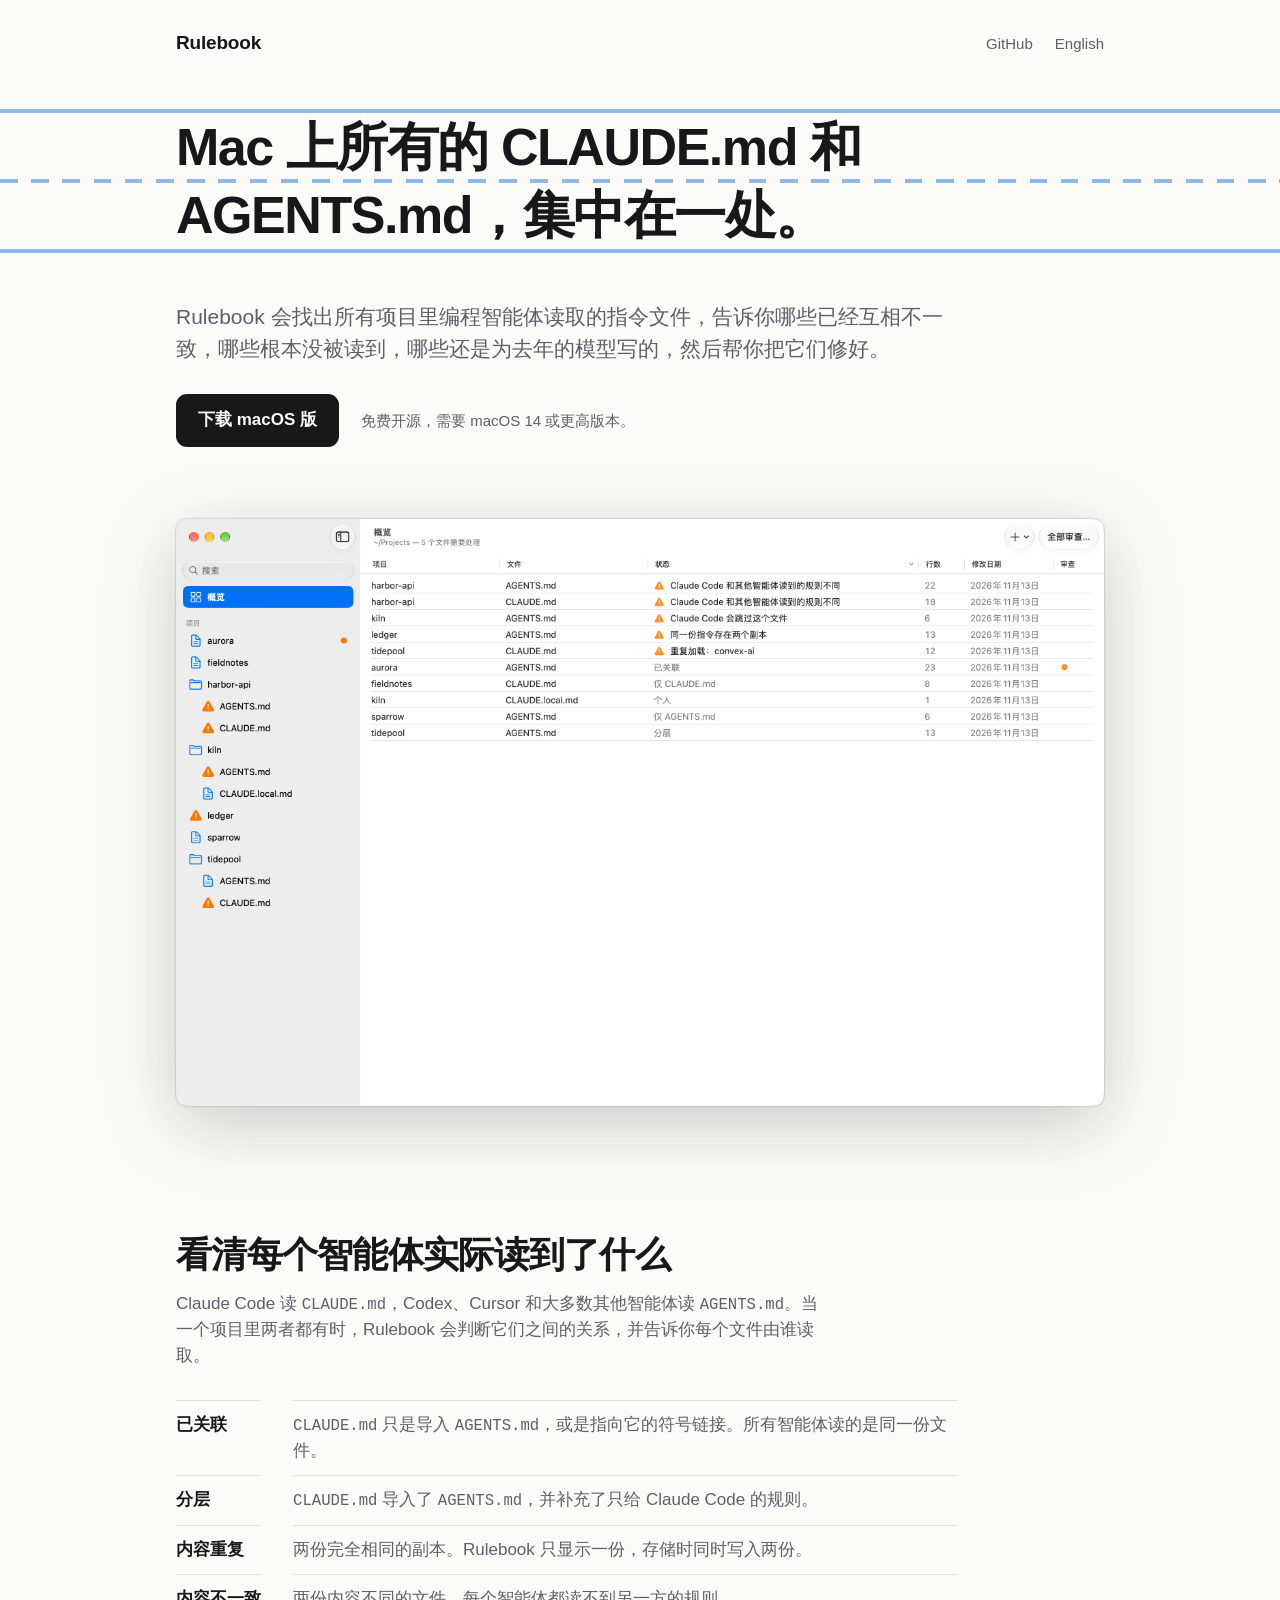
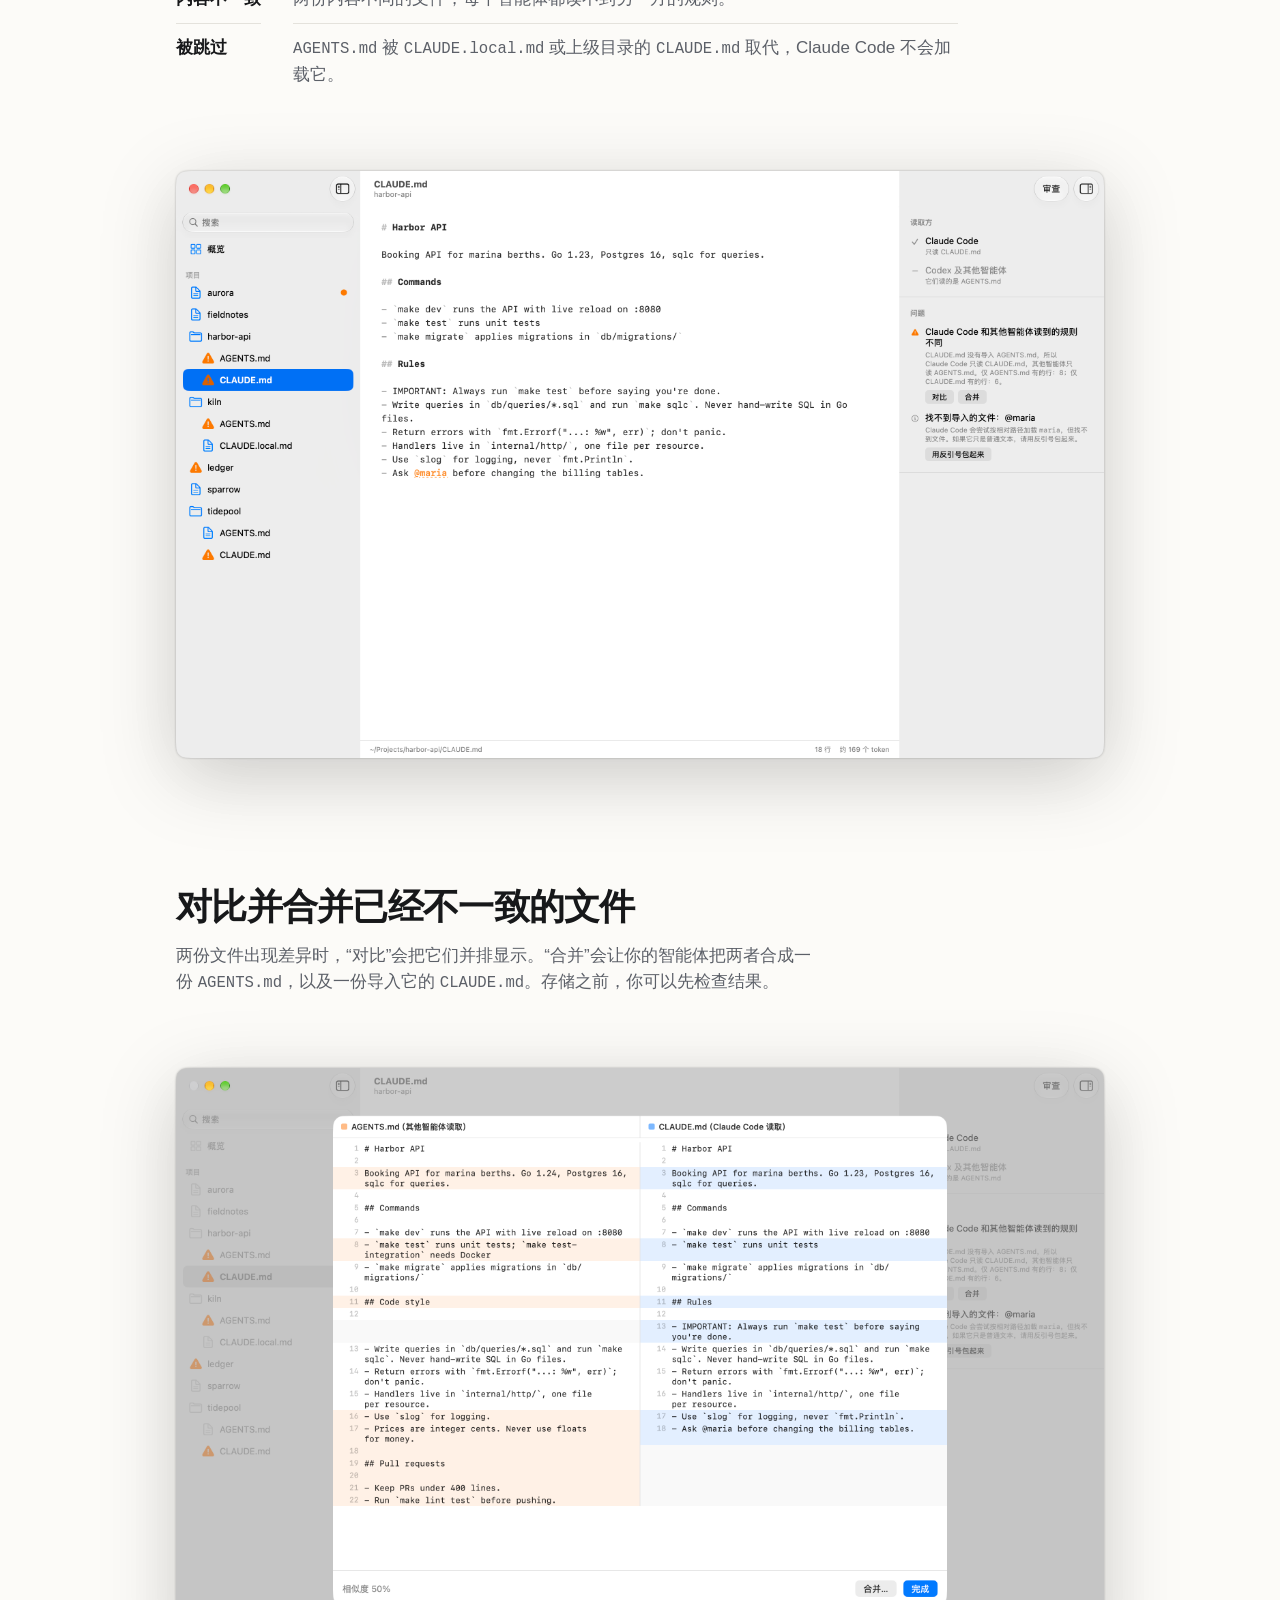
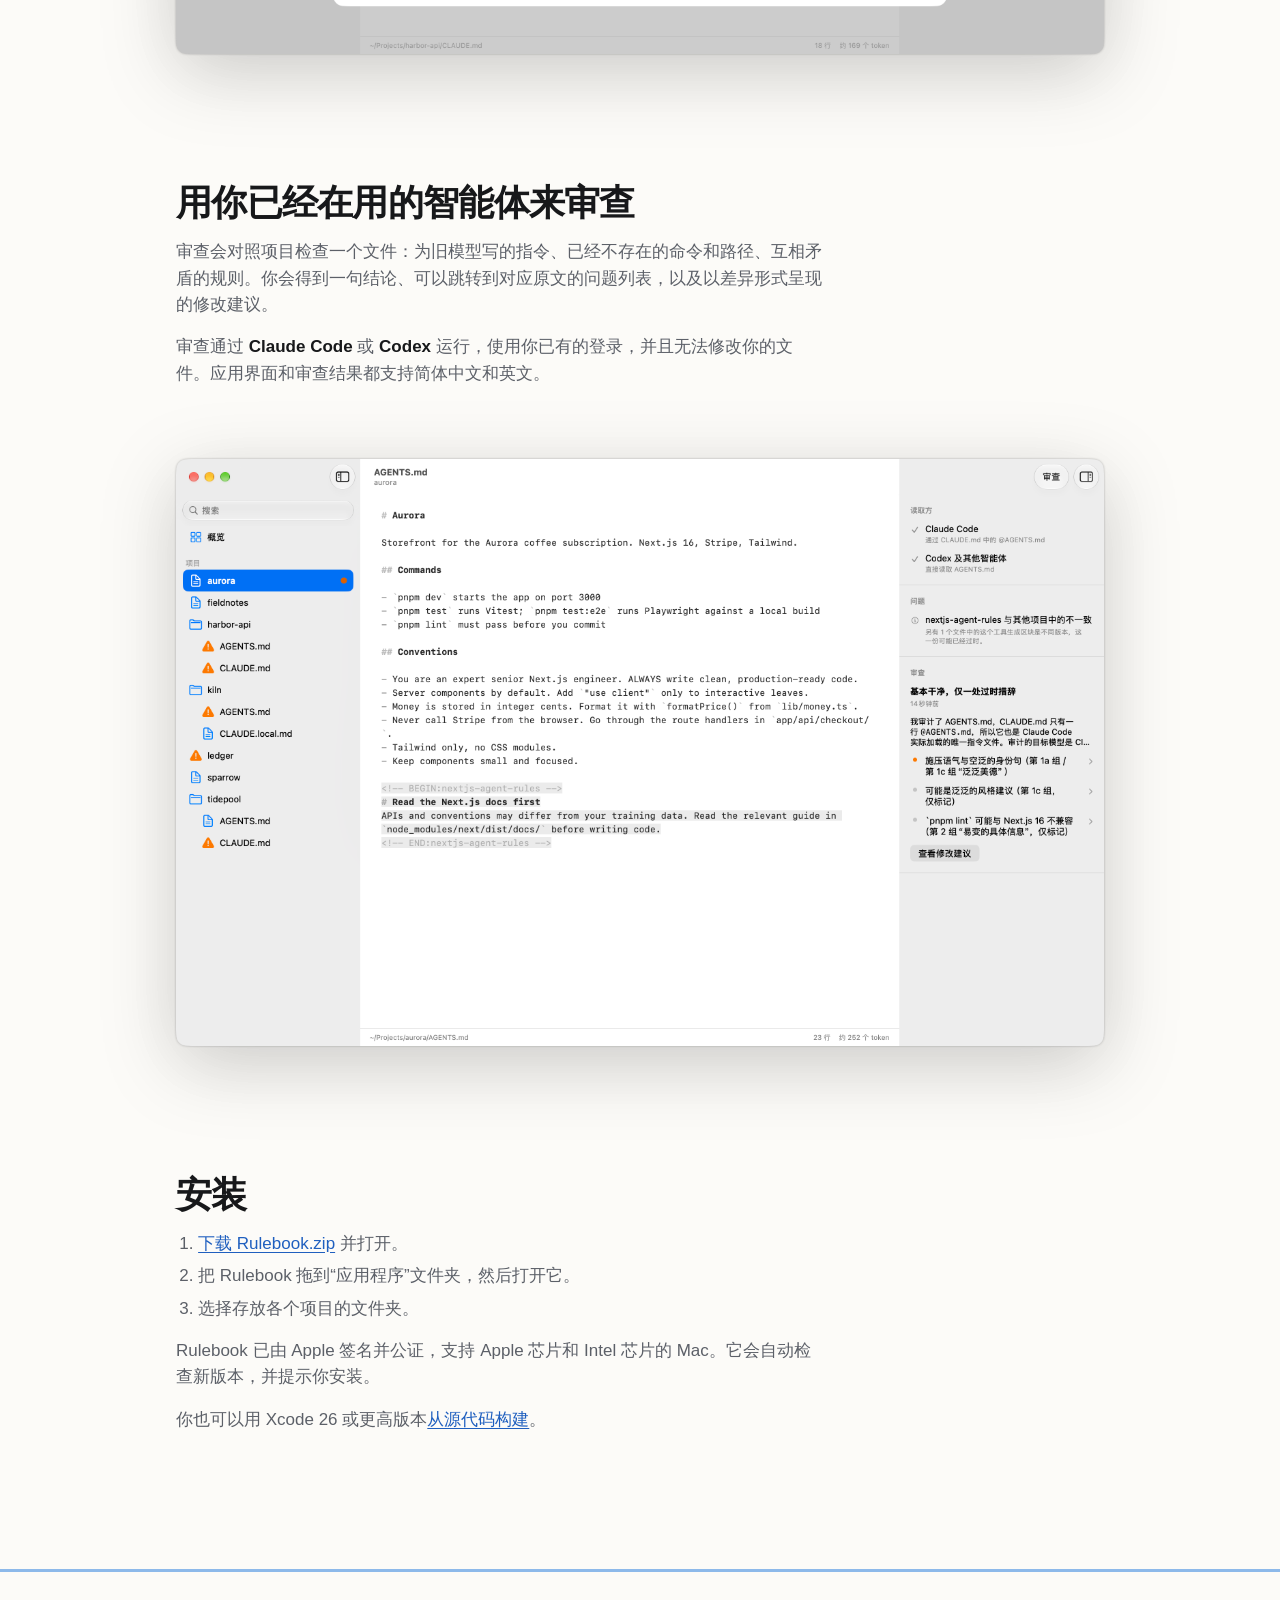
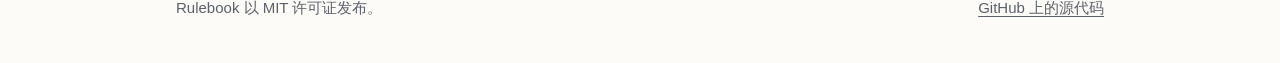
==== docs/zh/index.html @ 8af6c640 "Track visits to both website language versions" ====
<!doctype html>
<html lang="zh-Hans">
<head>
<meta charset="utf-8">
<meta name="viewport" content="width=device-width, initial-scale=1">
<title>Rulebook：集中管理所有 CLAUDE.md 和 AGENTS.md</title>
<meta name="description" content="一款 Mac 应用，找出所有项目里编程智能体读取的指令文件，告诉你哪些已经不一致，并帮你修好。">
<meta property="og:title" content="Rulebook：集中管理所有 CLAUDE.md 和 AGENTS.md">
<meta property="og:description" content="一款 Mac 应用，找出所有项目里编程智能体读取的指令文件，告诉你哪些已经不一致，并帮你修好。">
<meta property="og:image" content="https://rulebook.duxi.ao/screenshots/overview.png">
<meta property="og:url" content="https://rulebook.duxi.ao/zh/">
<meta name="twitter:card" content="summary_large_image">
<link rel="icon" href="../logo/icon.png">
<link rel="alternate" hreflang="en" href="https://rulebook.duxi.ao/">
<link rel="alternate" hreflang="zh-Hans" href="https://rulebook.duxi.ao/zh/">
<link rel="stylesheet" href="../site.css">
<script defer src="/_vercel/insights/script.js"></script>
</head>
<body>

<header>
  <div class="column top">
    <a class="name" href="./">Rulebook</a>
    <nav>
      <a href="https://github.com/disinfeqt/rulebook">GitHub</a>
      <a href="../" lang="en">English</a>
    </nav>
  </div>
  <div class="ruled">
    <div class="column"><h1><span>Mac 上所有的 CLAUDE.md 和</span> <span>AGENTS.md，集中在一处。</span></h1></div>
  </div>
</header>

<main class="column">
  <div class="opening">
    <p class="lede">Rulebook 会找出所有项目里编程智能体读取的指令文件，告诉你哪些已经互相不一致，哪些根本没被读到，哪些还是为去年的模型写的，然后帮你把它们修好。</p>
    <div class="get">
      <a class="download" href="https://github.com/disinfeqt/rulebook/releases/latest/download/Rulebook.zip">下载 macOS 版</a>
      <p>免费开源，需要 macOS 14 或更高版本。</p>
    </div>
  </div>

  <figure><img src="../screenshots/zh/overview.png" width="2720" height="1720" alt="Rulebook 的概览：项目文件夹里所有指令文件的列表，需要处理的排在最前"></figure>

  <section>
    <h2>看清每个智能体实际读到了什么</h2>
    <p>Claude Code 读 <code>CLAUDE.md</code>，Codex、Cursor 和大多数其他智能体读 <code>AGENTS.md</code>。当一个项目里两者都有时，Rulebook 会判断它们之间的关系，并告诉你每个文件由谁读取。</p>
    <dl class="states">
      <dt>已关联</dt><dd><code>CLAUDE.md</code> 只是导入 <code>AGENTS.md</code>，或是指向它的符号链接。所有智能体读的是同一份文件。</dd>
      <dt>分层</dt><dd><code>CLAUDE.md</code> 导入了 <code>AGENTS.md</code>，并补充了只给 Claude Code 的规则。</dd>
      <dt>内容重复</dt><dd>两份完全相同的副本。Rulebook 只显示一份，存储时同时写入两份。</dd>
      <dt>内容不一致</dt><dd>两份内容不同的文件，每个智能体都读不到另一方的规则。</dd>
      <dt>被跳过</dt><dd><code>AGENTS.md</code> 被 <code>CLAUDE.local.md</code> 或上级目录的 <code>CLAUDE.md</code> 取代，Claude Code 不会加载它。</dd>
    </dl>
    <figure><img src="../screenshots/zh/editor.png" width="2720" height="1720" loading="lazy" alt="正在编辑一份与 AGENTS.md 不一致的 CLAUDE.md，检查器里显示谁在读取这个文件，以及它有什么问题"></figure>
  </section>

  <section>
    <h2>对比并合并已经不一致的文件</h2>
    <p>两份文件出现差异时，“对比”会把它们并排显示。“合并”会让你的智能体把两者合成一份 <code>AGENTS.md</code>，以及一份导入它的 <code>CLAUDE.md</code>。存储之前，你可以先检查结果。</p>
    <figure><img src="../screenshots/zh/compare.png" width="2720" height="1720" loading="lazy" alt="AGENTS.md 和 CLAUDE.md 并排显示，只有一方能读到的行被高亮"></figure>
  </section>

  <section>
    <h2>用你已经在用的智能体来审查</h2>
    <p>审查会对照项目检查一个文件：为旧模型写的指令、已经不存在的命令和路径、互相矛盾的规则。你会得到一句结论、可以跳转到对应原文的问题列表，以及以差异形式呈现的修改建议。</p>
    <p>审查通过 <strong>Claude Code</strong> 或 <strong>Codex</strong> 运行，使用你已有的登录，并且无法修改你的文件。应用界面和审查结果都支持简体中文和英文。</p>
    <figure><img src="../screenshots/zh/audit.png" width="2720" height="1720" loading="lazy" alt="检查器里的一次审查：一句话结论和问题列表"></figure>
  </section>

  <section class="install" id="install">
    <h2>安装</h2>
    <ol>
      <li><a href="https://github.com/disinfeqt/rulebook/releases/latest/download/Rulebook.zip">下载 Rulebook.zip</a> 并打开。</li>
      <li>把 Rulebook 拖到“应用程序”文件夹，然后打开它。</li>
      <li>选择存放各个项目的文件夹。</li>
    </ol>
    <p>Rulebook 已由 Apple 签名并公证，支持 Apple 芯片和 Intel 芯片的 Mac。它会自动检查新版本，并提示你安装。</p>
    <p>你也可以用 Xcode 26 或更高版本<a href="https://github.com/disinfeqt/rulebook">从源代码构建</a>。</p>
  </section>
</main>

<footer>
  <div class="column">
    <span>Rulebook 以 MIT 许可证发布。</span>
    <a href="https://github.com/disinfeqt/rulebook">GitHub 上的源代码</a>
  </div>
</footer>

</body>
</html>
---- docs/site.css ----
/* Rulebook's site. The palette and the ruled lines come from the app icon: black ink on paper,
   and the blue of ruled writing paper. */
:root {
  --paper: #fcfbf8;
  --ink: #17181a;
  --soft: #5c6068;
  --rule: #8db9ea;
  --link: #1f5fbf;
  --hairline: #e4e2dc;
  --column: 1040px;
  --gutter: clamp(20px, 5vw, 56px);
  color-scheme: light dark;
}
@media (prefers-color-scheme: dark) {
  :root {
    --paper: #141517;
    --ink: #f3f2ee;
    --soft: #a2a6ad;
    --rule: #4e7fb5;
    --link: #8db9ea;
    --hairline: #2a2c30;
  }
}

* { box-sizing: border-box; }
html { -webkit-text-size-adjust: 100%; }
body {
  margin: 0;
  background: var(--paper);
  color: var(--ink);
  font: 17px/1.55 -apple-system, BlinkMacSystemFont, "SF Pro Text", "PingFang SC", "Helvetica Neue", "Segoe UI", sans-serif;
  -webkit-font-smoothing: antialiased;
}
a { color: var(--link); text-underline-offset: 0.18em; }
a:focus-visible, .download:focus-visible { outline: 3px solid var(--rule); outline-offset: 3px; border-radius: 4px; }
code { font: 0.92em ui-monospace, "SF Mono", Menlo, monospace; }

.column { max-width: var(--column); margin: 0 auto; padding: 0 var(--gutter); }

/* Header */
.top { display: flex; align-items: baseline; justify-content: space-between; padding-top: 28px; padding-bottom: clamp(32px, 5vw, 52px); }
.top .name { font-weight: 700; font-size: 19px; letter-spacing: -0.01em; color: var(--ink); text-decoration: none; }
.top nav { display: flex; gap: 22px; font-size: 15px; }
.top nav a { color: var(--soft); text-decoration: none; }
.top nav a:hover { color: var(--ink); text-decoration: underline; }

/* The headline is written on the ruled lines of the app icon, which run the full width of the page:
   a solid rule above and below, and a dashed rule between each pair of lines. Every line has a lane
   of its own, with its letters centred in it, so the rules never touch the ink. */
.ruled {
  --size: clamp(34px, 5.4vw, 60px);
  --lane: round(calc(var(--size) * 1.3), 1px);
  --weight: max(3px, round(calc(var(--size) * 0.07), 1px));
  position: relative;
  isolation: isolate;
  border-block: var(--weight) solid var(--rule);
}
.ruled:lang(zh) { --size: clamp(32px, 4.8vw, 52px); }
.ruled::after {
  content: "";
  position: absolute;
  z-index: -1;
  inset: calc(var(--lane) - var(--weight) / 2) 0;
  background: repeating-linear-gradient(90deg, var(--rule) 0 calc(var(--weight) * 4.4), transparent 0 calc(var(--weight) * 7.8));
  -webkit-mask: repeating-linear-gradient(#000 0 var(--weight), transparent 0 var(--lane));
  mask: repeating-linear-gradient(#000 0 var(--weight), transparent 0 var(--lane));
}
h1 {
  margin: 0;
  font-size: var(--size);
  line-height: var(--lane);
  font-weight: 700;
  letter-spacing: -0.028em;
  text-wrap: balance;
}
/* A line box centres SF's capitals but leaves descenders close to the rule below, so English lines
   move up a little. Han characters already sit in the middle of the lane. */
h1:not(:lang(zh)) { position: relative; top: -0.08em; }
/* Where the first line fits, the headline keeps its two written lines. */
@media (min-width: 640px) {
  h1 span { display: block; }
}

/* Opening */
.opening { padding-top: clamp(30px, 4.5vw, 48px); }
.lede { max-width: 38em; margin: 0; font-size: clamp(18px, 2vw, 21px); line-height: 1.5; color: var(--soft); }
.get { display: flex; flex-wrap: wrap; align-items: center; gap: 14px 22px; margin-top: 30px; }
.download {
  display: inline-block;
  padding: 13px 22px;
  border-radius: 11px;
  background: var(--ink);
  color: var(--paper);
  font-weight: 600;
  text-decoration: none;
}
.download:hover { opacity: 0.86; }
.get p { margin: 0; font-size: 15px; color: var(--soft); }

/* Screenshots are window captures with transparent corners, so the shadow follows the window. */
figure { margin: clamp(40px, 7vw, 72px) 0 0; }
figure img { display: block; width: 100%; height: auto; filter: drop-shadow(0 18px 38px rgba(0, 0, 0, 0.16)) drop-shadow(0 0 1px rgba(0, 0, 0, 0.28)); }
@media (prefers-color-scheme: dark) {
  figure img { filter: drop-shadow(0 18px 38px rgba(0, 0, 0, 0.5)); }
}

section { padding-top: clamp(72px, 11vw, 128px); }
h2 { margin: 0; max-width: 20em; font-size: clamp(26px, 3.4vw, 36px); line-height: 1.14; font-weight: 700; letter-spacing: -0.02em; text-wrap: balance; }
section > p, .install p { max-width: 38em; margin: 16px 0 0; color: var(--soft); }
section > p strong { color: var(--ink); font-weight: 600; }

/* How CLAUDE.md and AGENTS.md can relate */
.states { display: grid; grid-template-columns: max-content 1fr; gap: 0 32px; max-width: 46em; margin: 30px 0 0; }
.states dt, .states dd { margin: 0; padding: 11px 0; border-top: 1px solid var(--hairline); }
.states dt { font-weight: 600; }
.states dd { color: var(--soft); }
@media (max-width: 560px) {
  .states { grid-template-columns: 1fr; }
  .states dd { border-top: 0; padding-top: 0; }
}

.install ol { max-width: 38em; margin: 16px 0 0; padding-left: 1.3em; color: var(--soft); }
.install li { margin-top: 6px; }

footer { margin-top: clamp(80px, 12vw, 136px); border-top: 3px solid var(--rule); }
footer .column { display: flex; flex-wrap: wrap; gap: 8px 24px; justify-content: space-between; padding-top: 24px; padding-bottom: 44px; font-size: 15px; color: var(--soft); }
footer a { color: var(--soft); }
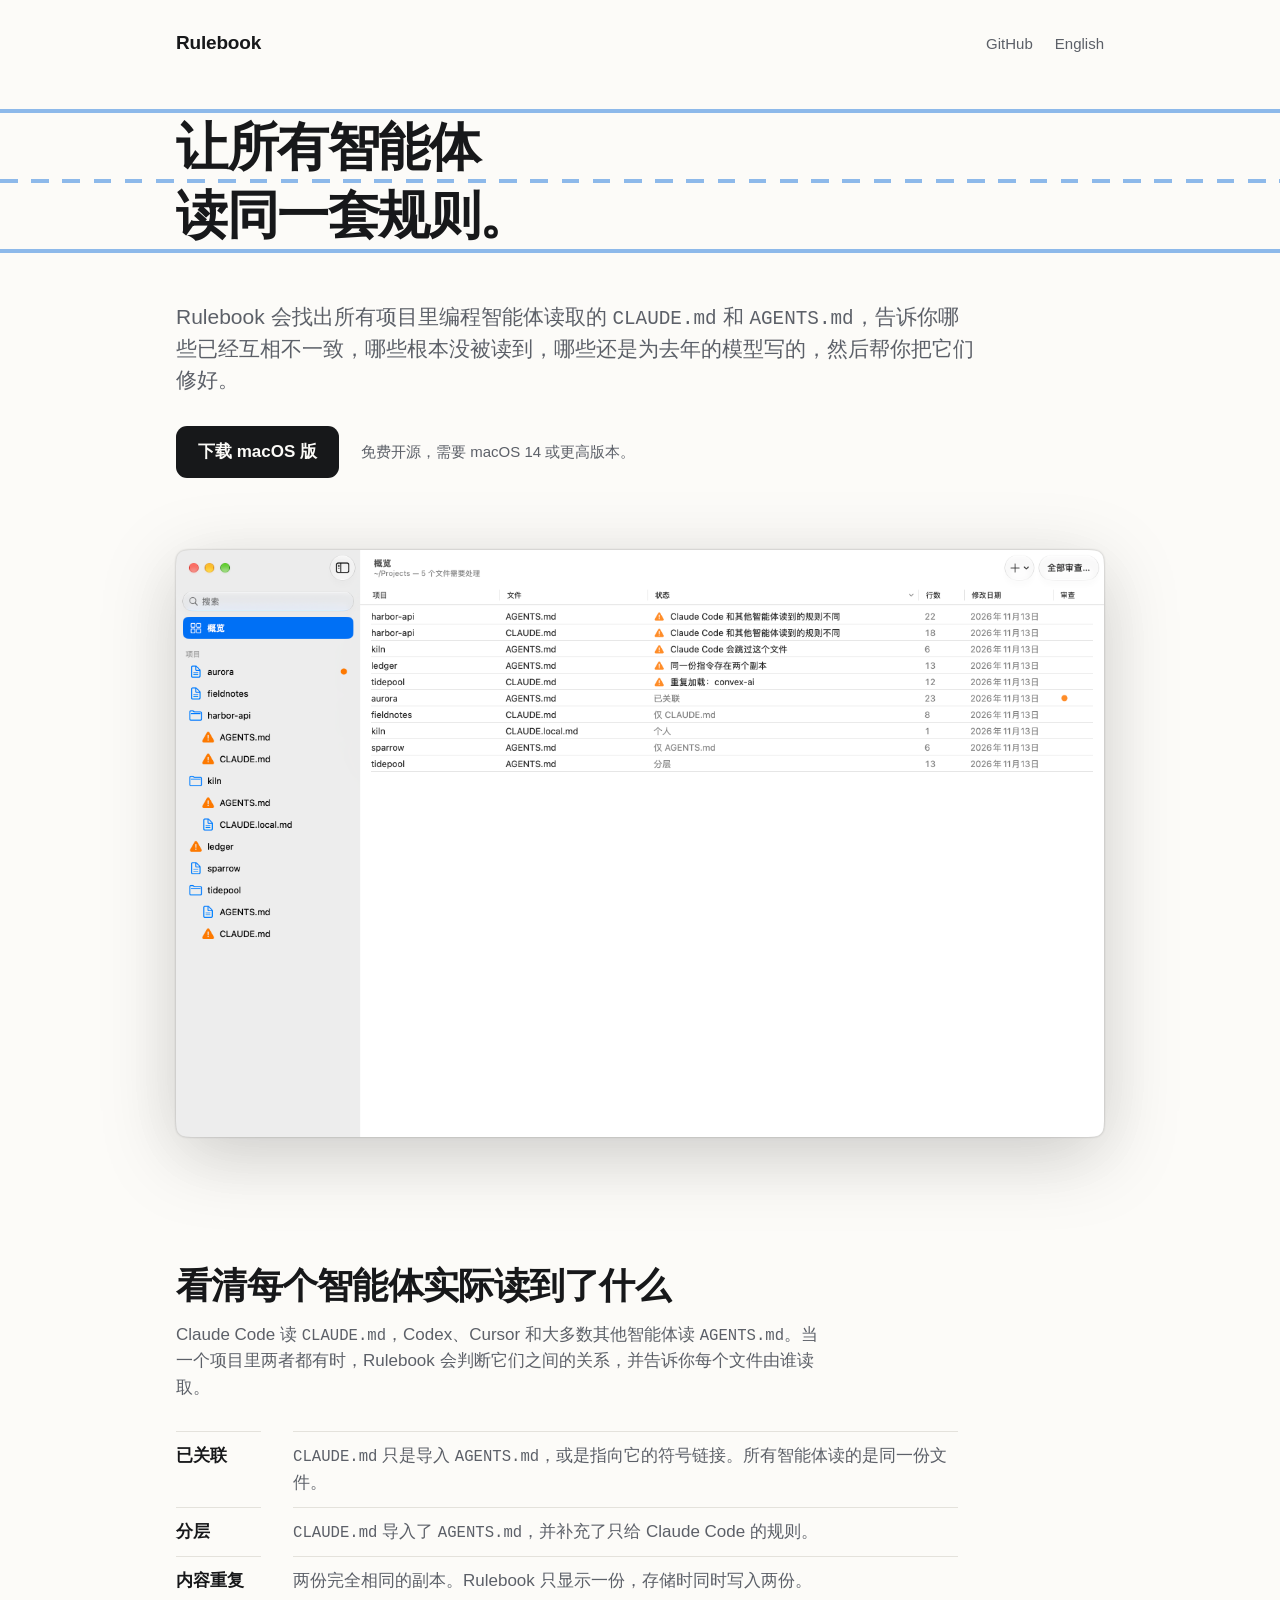
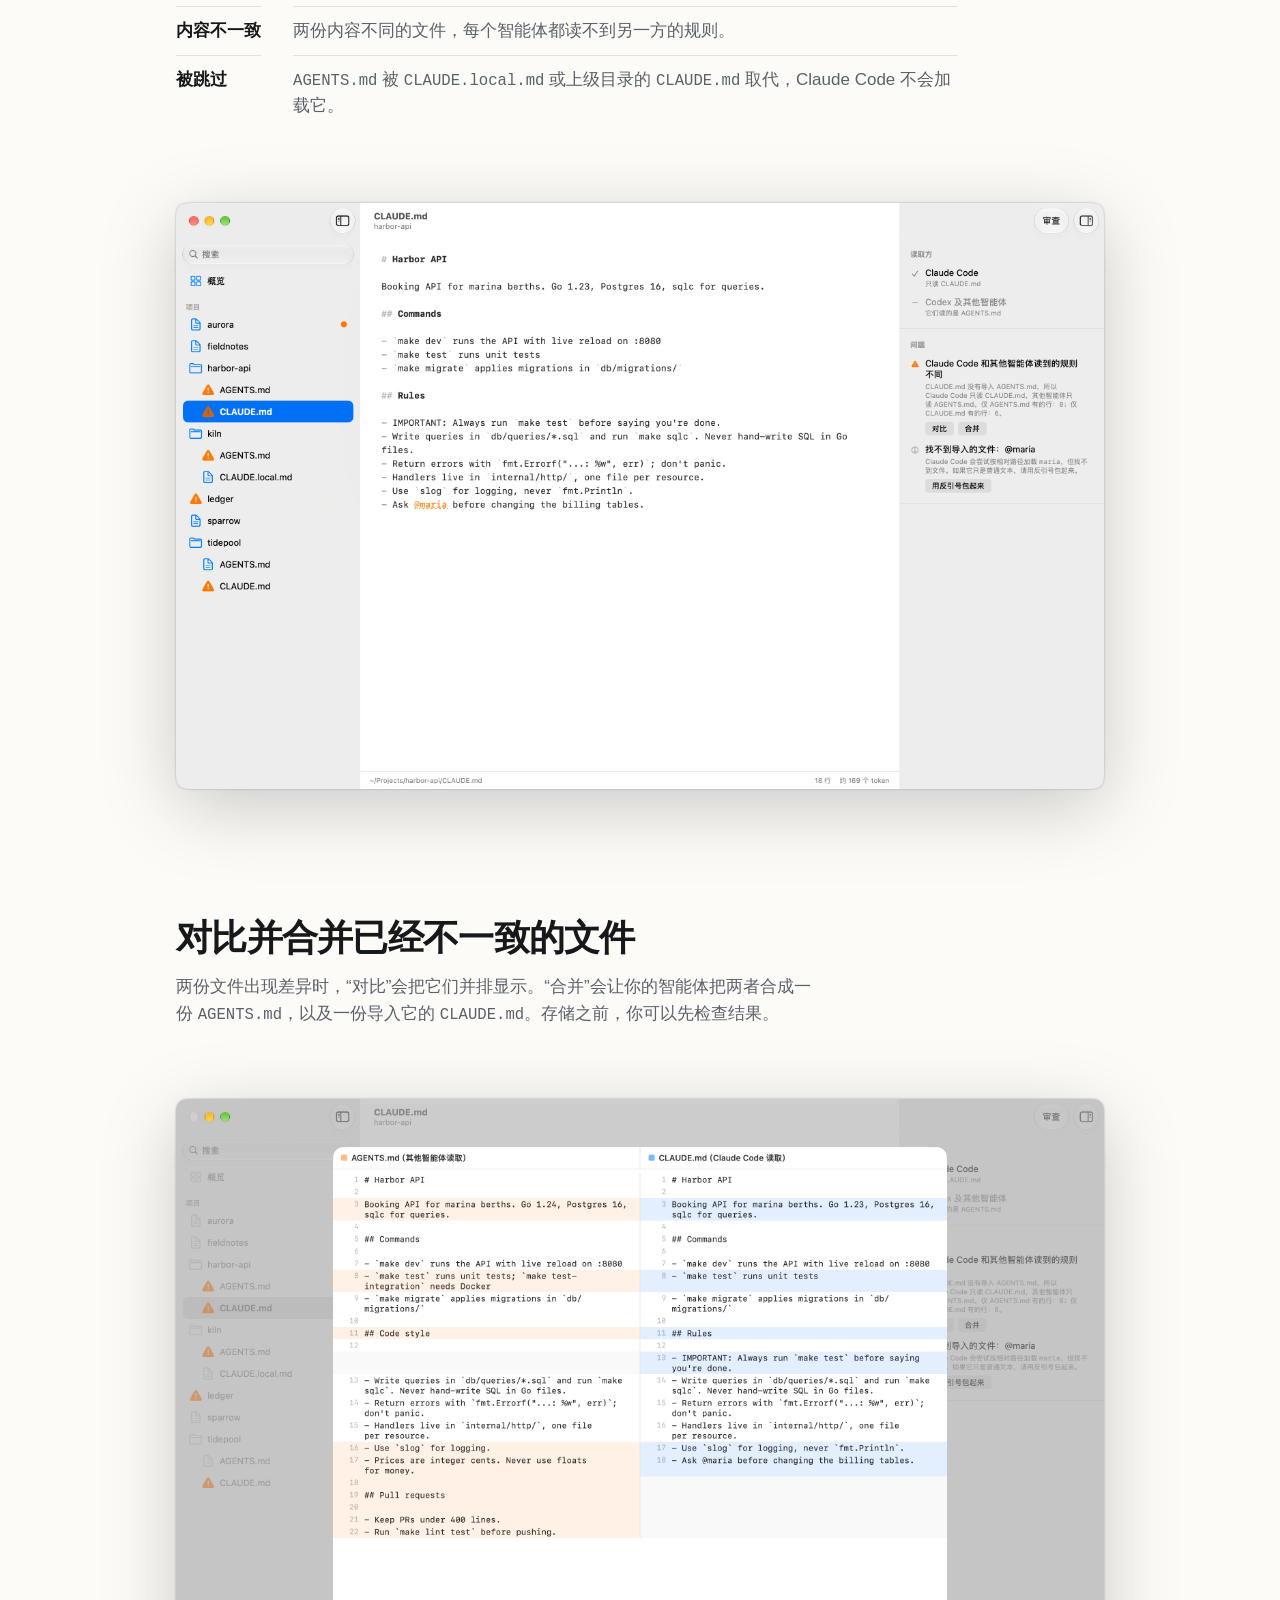
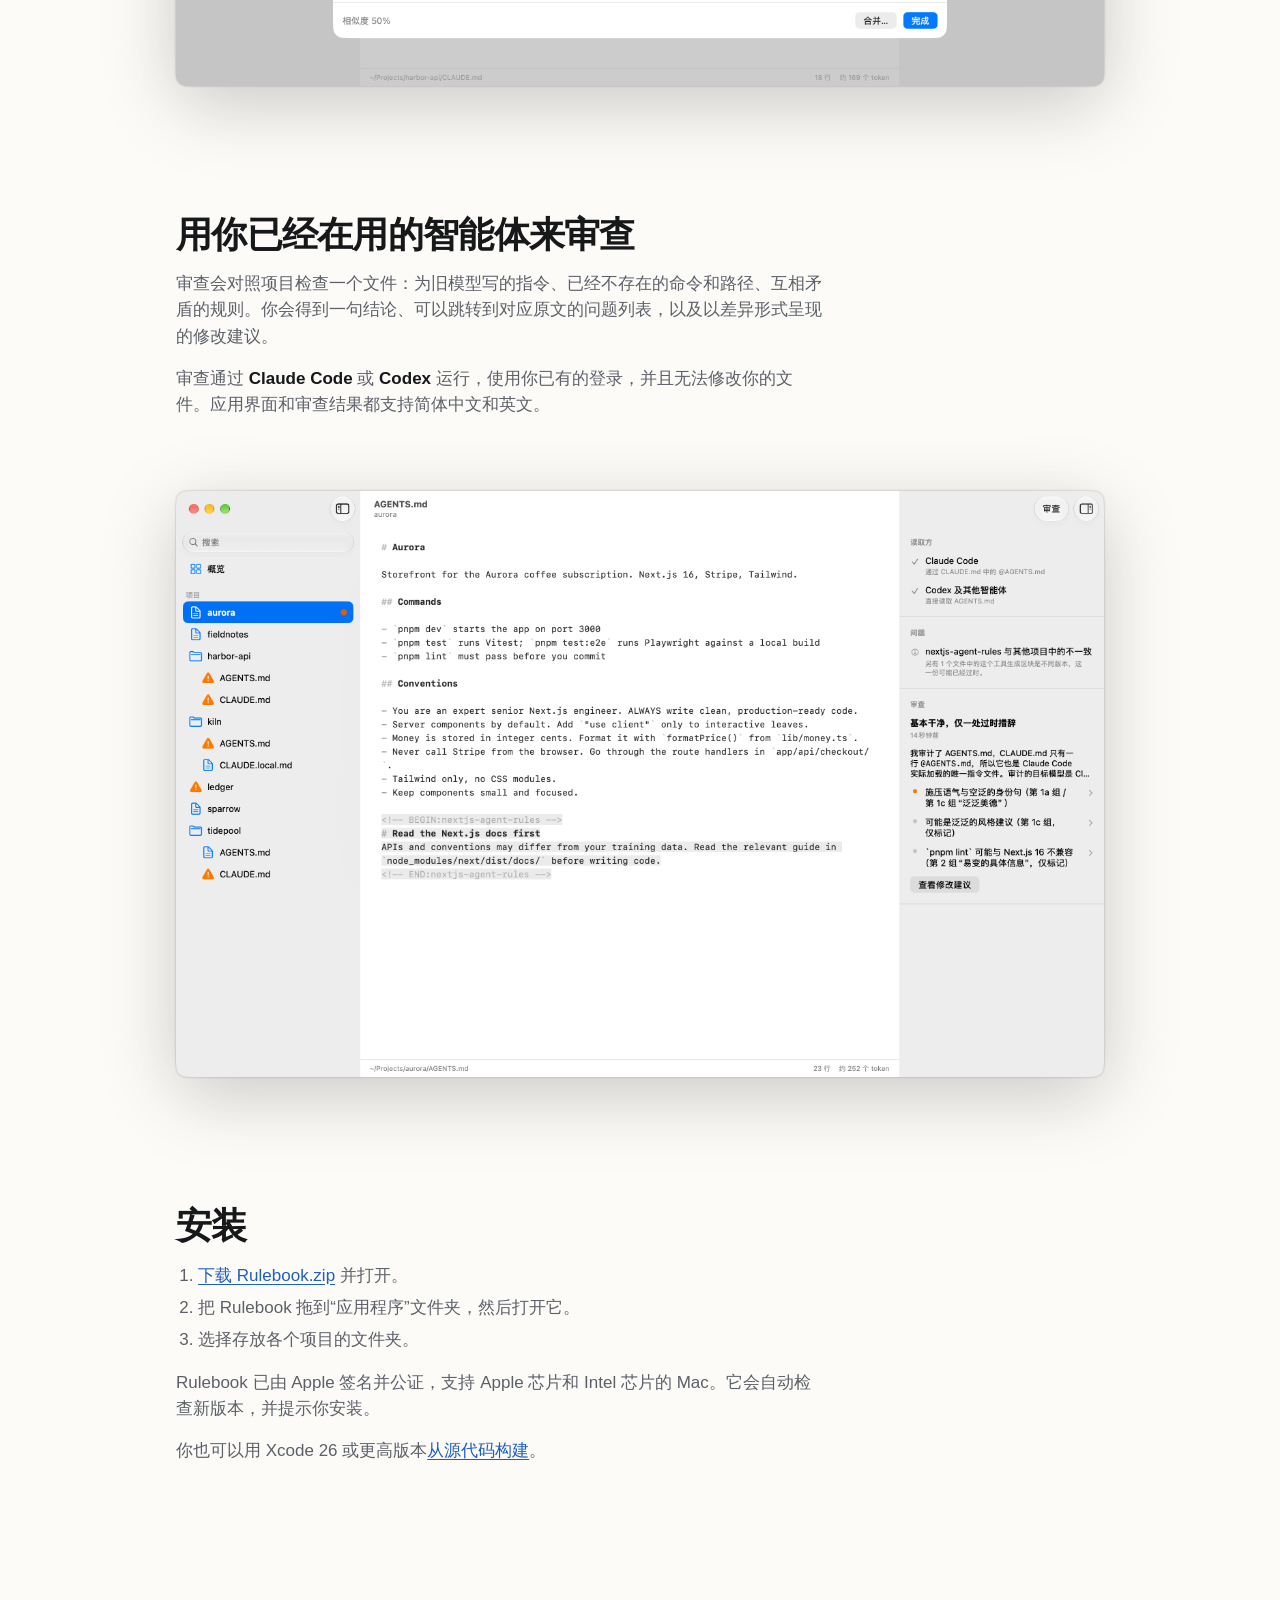
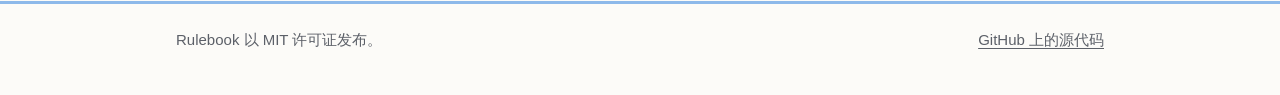
==== commit 86bfe185: "Lead the website with keeping every agent on the same page - Use the new headline in the page titles" ====
--- a/docs/zh/index.html
+++ b/docs/zh/index.html
@@ -3,13 +3,18 @@
 <head>
 <meta charset="utf-8">
 <meta name="viewport" content="width=device-width, initial-scale=1">
-<title>Rulebook：集中管理所有 CLAUDE.md 和 AGENTS.md</title>
-<meta name="description" content="一款 Mac 应用，找出所有项目里编程智能体读取的指令文件，告诉你哪些已经不一致，并帮你修好。">
-<meta property="og:title" content="Rulebook：集中管理所有 CLAUDE.md 和 AGENTS.md">
-<meta property="og:description" content="一款 Mac 应用，找出所有项目里编程智能体读取的指令文件，告诉你哪些已经不一致，并帮你修好。">
-<meta property="og:image" content="https://rulebook.duxi.ao/screenshots/overview.png">
+<title>Rulebook：让所有智能体读同一套规则</title>
+<meta name="description" content="一款 Mac 应用，找出所有项目里的 CLAUDE.md 和 AGENTS.md，告诉你哪些已经不一致，并帮你修好。">
+<meta property="og:title" content="Rulebook：让所有智能体读同一套规则">
+<meta property="og:description" content="一款 Mac 应用，找出所有项目里的 CLAUDE.md 和 AGENTS.md，告诉你哪些已经不一致，并帮你修好。">
+<meta property="og:image" content="https://rulebook.duxi.ao/og-image.jpg">
+<meta property="og:image:width" content="1200">
+<meta property="og:image:height" content="630">
+<meta property="og:image:alt" content="Rulebook 帮你找出智能体指令的差异。图中并排对比 AGENTS.md 和 CLAUDE.md，分别高亮了 Go 1.24 和 Go 1.23。">
 <meta property="og:url" content="https://rulebook.duxi.ao/zh/">
 <meta name="twitter:card" content="summary_large_image">
+<meta name="twitter:image" content="https://rulebook.duxi.ao/og-image.jpg">
+<meta name="twitter:image:alt" content="Rulebook 帮你找出智能体指令的差异。图中并排对比 AGENTS.md 和 CLAUDE.md，分别高亮了 Go 1.24 和 Go 1.23。">
 <link rel="icon" href="../logo/icon.png">
 <link rel="alternate" hreflang="en" href="https://rulebook.duxi.ao/">
 <link rel="alternate" hreflang="zh-Hans" href="https://rulebook.duxi.ao/zh/">
@@ -27,13 +32,13 @@
     </nav>
   </div>
   <div class="ruled">
-    <div class="column"><h1><span>Mac 上所有的 CLAUDE.md 和</span> <span>AGENTS.md，集中在一处。</span></h1></div>
+    <div class="column"><h1><span>让所有智能体</span><span>读同一套规则。</span></h1></div>
   </div>
 </header>
 
 <main class="column">
   <div class="opening">
-    <p class="lede">Rulebook 会找出所有项目里编程智能体读取的指令文件，告诉你哪些已经互相不一致，哪些根本没被读到，哪些还是为去年的模型写的，然后帮你把它们修好。</p>
+    <p class="lede">Rulebook 会找出所有项目里编程智能体读取的 <code>CLAUDE.md</code> 和 <code>AGENTS.md</code>，告诉你哪些已经互相不一致，哪些根本没被读到，哪些还是为去年的模型写的，然后帮你把它们修好。</p>
     <div class="get">
       <a class="download" href="https://github.com/disinfeqt/rulebook/releases/latest/download/Rulebook.zip">下载 macOS 版</a>
       <p>免费开源，需要 macOS 14 或更高版本。</p>
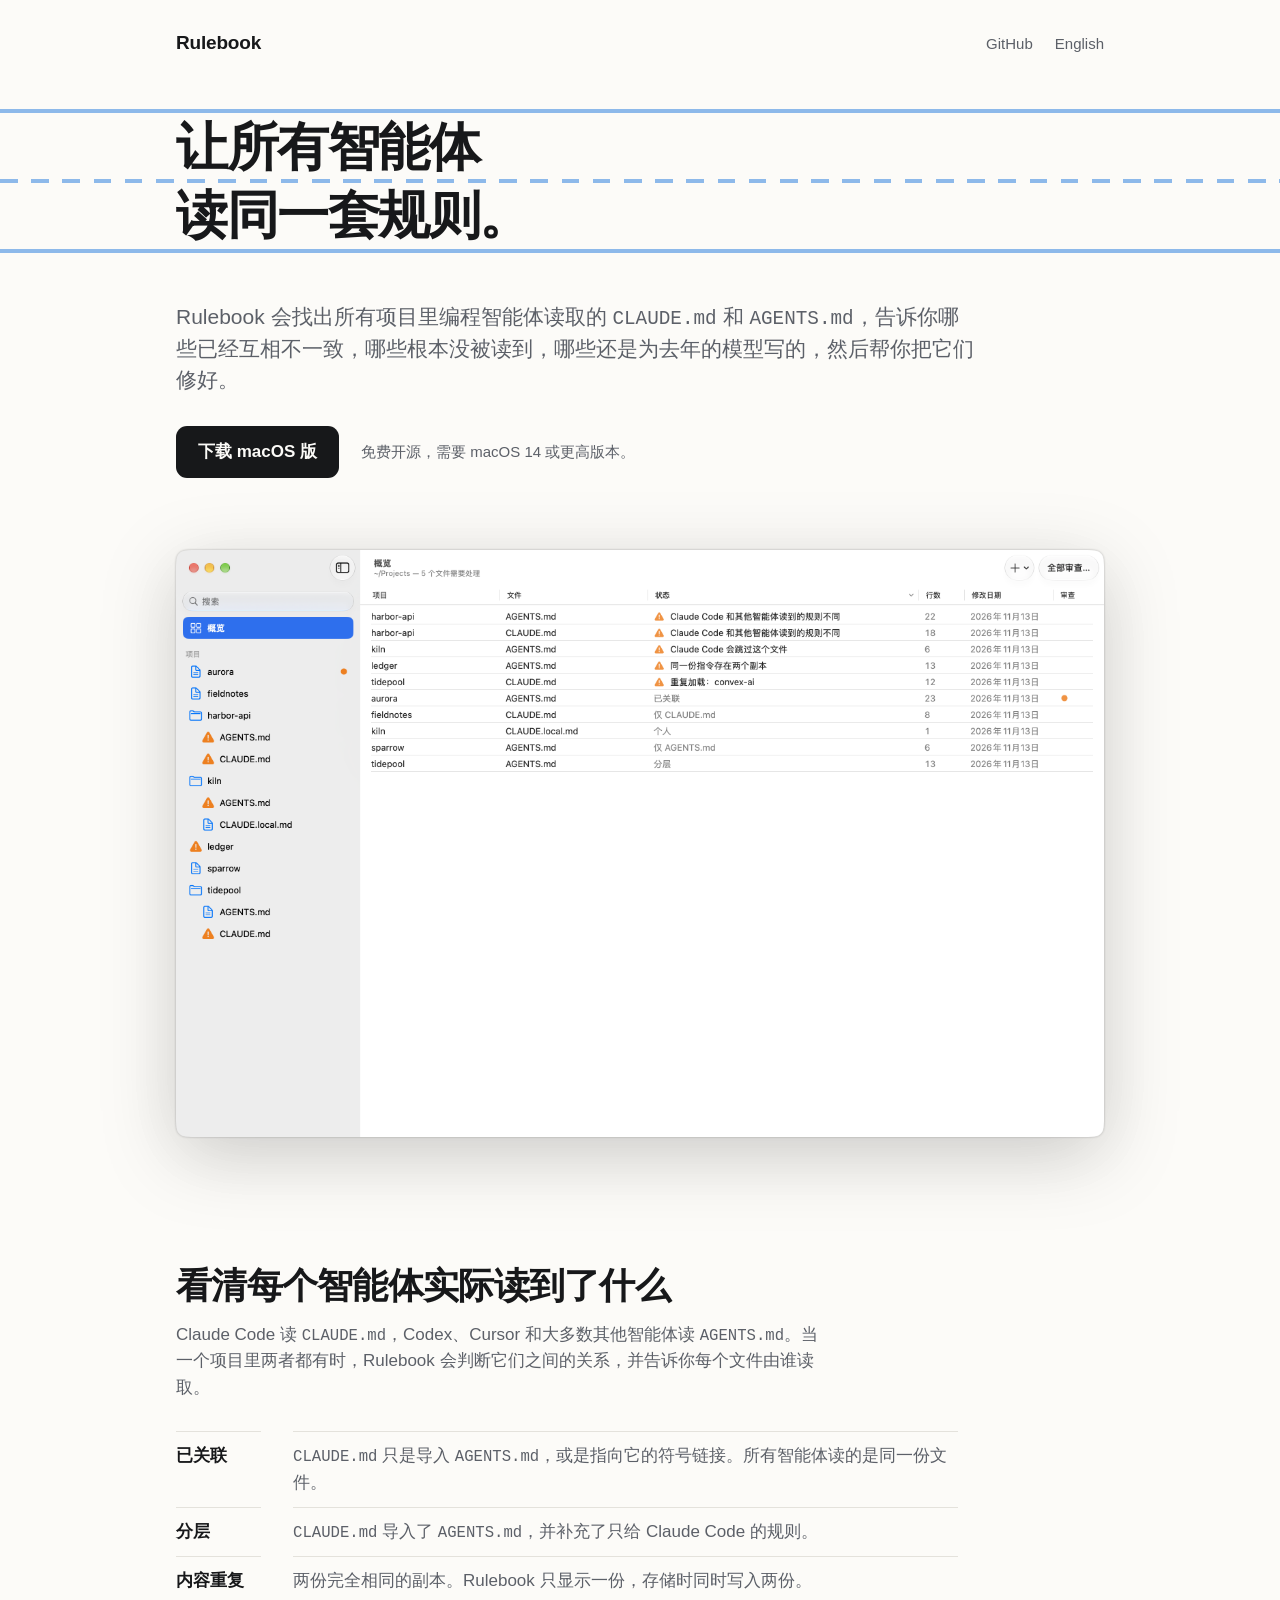
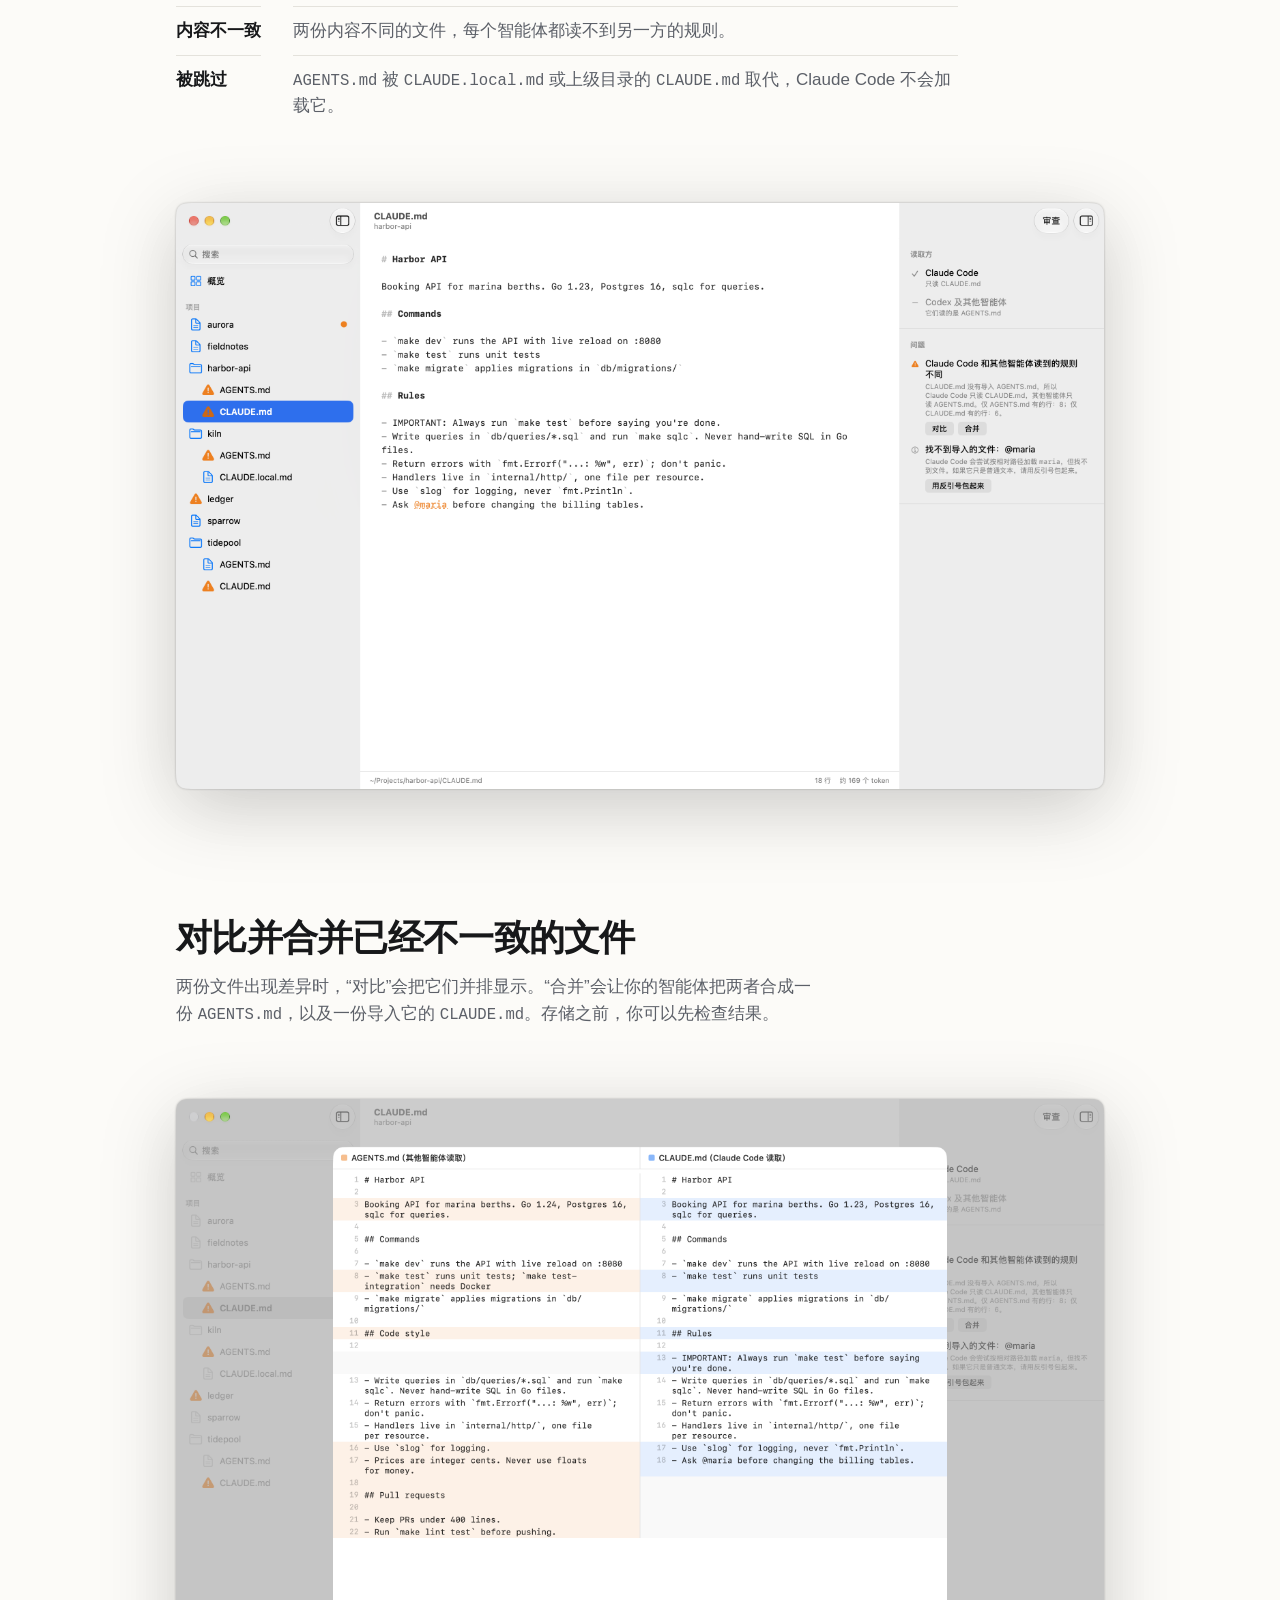
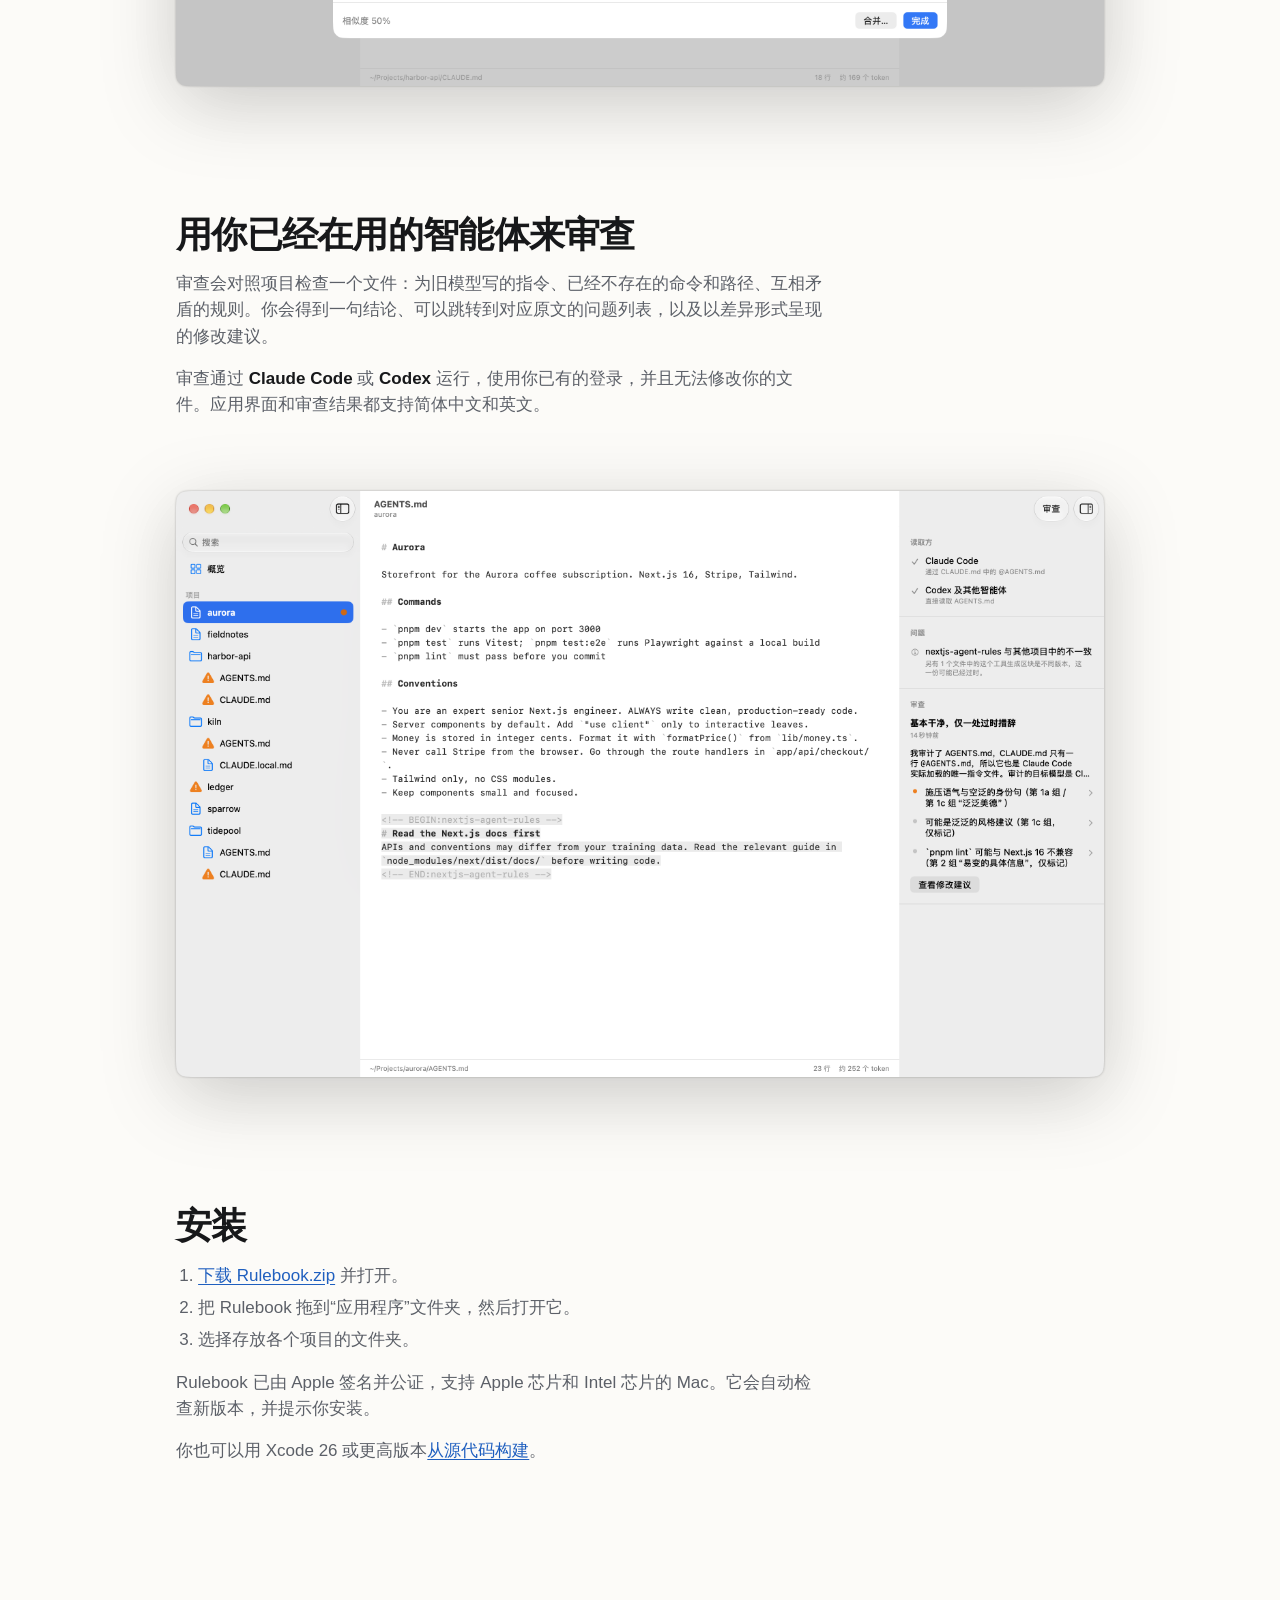
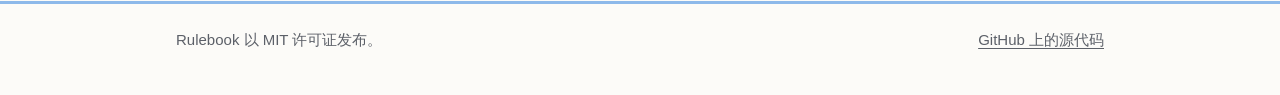
==== commit 0a6d7f72: "Serve the website's screenshots as WebP - Lossless, so every pixel matches the PNGs, at a fifth of t" ====
--- a/docs/zh/index.html
+++ b/docs/zh/index.html
@@ -7,14 +7,14 @@
 <meta name="description" content="一款 Mac 应用，找出所有项目里的 CLAUDE.md 和 AGENTS.md，告诉你哪些已经不一致，并帮你修好。">
 <meta property="og:title" content="Rulebook：让所有智能体读同一套规则">
 <meta property="og:description" content="一款 Mac 应用，找出所有项目里的 CLAUDE.md 和 AGENTS.md，告诉你哪些已经不一致，并帮你修好。">
-<meta property="og:image" content="https://rulebook.duxi.ao/og-image.jpg">
+<meta property="og:image" content="https://rulebook.duxi.ao/og-image.webp">
 <meta property="og:image:width" content="1200">
 <meta property="og:image:height" content="630">
-<meta property="og:image:alt" content="Rulebook 帮你找出智能体指令的差异。图中并排对比 AGENTS.md 和 CLAUDE.md，分别高亮了 Go 1.24 和 Go 1.23。">
+<meta property="og:image:alt" content="Rulebook，让所有智能体读同一套规则。图中并排对比 AGENTS.md 和 CLAUDE.md，分别高亮了 Go 1.24 和 Go 1.23。">
 <meta property="og:url" content="https://rulebook.duxi.ao/zh/">
 <meta name="twitter:card" content="summary_large_image">
-<meta name="twitter:image" content="https://rulebook.duxi.ao/og-image.jpg">
-<meta name="twitter:image:alt" content="Rulebook 帮你找出智能体指令的差异。图中并排对比 AGENTS.md 和 CLAUDE.md，分别高亮了 Go 1.24 和 Go 1.23。">
+<meta name="twitter:image" content="https://rulebook.duxi.ao/og-image.webp">
+<meta name="twitter:image:alt" content="Rulebook，让所有智能体读同一套规则。图中并排对比 AGENTS.md 和 CLAUDE.md，分别高亮了 Go 1.24 和 Go 1.23。">
 <link rel="icon" href="../logo/icon.png">
 <link rel="alternate" hreflang="en" href="https://rulebook.duxi.ao/">
 <link rel="alternate" hreflang="zh-Hans" href="https://rulebook.duxi.ao/zh/">
@@ -45,7 +45,7 @@
     </div>
   </div>
 
-  <figure><img src="../screenshots/zh/overview.png" width="2720" height="1720" alt="Rulebook 的概览：项目文件夹里所有指令文件的列表，需要处理的排在最前"></figure>
+  <figure><img src="../screenshots/zh/overview.webp" width="2720" height="1720" alt="Rulebook 的概览：项目文件夹里所有指令文件的列表，需要处理的排在最前"></figure>
 
   <section>
     <h2>看清每个智能体实际读到了什么</h2>
@@ -57,20 +57,20 @@
       <dt>内容不一致</dt><dd>两份内容不同的文件，每个智能体都读不到另一方的规则。</dd>
       <dt>被跳过</dt><dd><code>AGENTS.md</code> 被 <code>CLAUDE.local.md</code> 或上级目录的 <code>CLAUDE.md</code> 取代，Claude Code 不会加载它。</dd>
     </dl>
-    <figure><img src="../screenshots/zh/editor.png" width="2720" height="1720" loading="lazy" alt="正在编辑一份与 AGENTS.md 不一致的 CLAUDE.md，检查器里显示谁在读取这个文件，以及它有什么问题"></figure>
+    <figure><img src="../screenshots/zh/editor.webp" width="2720" height="1720" loading="lazy" alt="正在编辑一份与 AGENTS.md 不一致的 CLAUDE.md，检查器里显示谁在读取这个文件，以及它有什么问题"></figure>
   </section>
 
   <section>
     <h2>对比并合并已经不一致的文件</h2>
     <p>两份文件出现差异时，“对比”会把它们并排显示。“合并”会让你的智能体把两者合成一份 <code>AGENTS.md</code>，以及一份导入它的 <code>CLAUDE.md</code>。存储之前，你可以先检查结果。</p>
-    <figure><img src="../screenshots/zh/compare.png" width="2720" height="1720" loading="lazy" alt="AGENTS.md 和 CLAUDE.md 并排显示，只有一方能读到的行被高亮"></figure>
+    <figure><img src="../screenshots/zh/compare.webp" width="2720" height="1720" loading="lazy" alt="AGENTS.md 和 CLAUDE.md 并排显示，只有一方能读到的行被高亮"></figure>
   </section>
 
   <section>
     <h2>用你已经在用的智能体来审查</h2>
     <p>审查会对照项目检查一个文件：为旧模型写的指令、已经不存在的命令和路径、互相矛盾的规则。你会得到一句结论、可以跳转到对应原文的问题列表，以及以差异形式呈现的修改建议。</p>
     <p>审查通过 <strong>Claude Code</strong> 或 <strong>Codex</strong> 运行，使用你已有的登录，并且无法修改你的文件。应用界面和审查结果都支持简体中文和英文。</p>
-    <figure><img src="../screenshots/zh/audit.png" width="2720" height="1720" loading="lazy" alt="检查器里的一次审查：一句话结论和问题列表"></figure>
+    <figure><img src="../screenshots/zh/audit.webp" width="2720" height="1720" loading="lazy" alt="检查器里的一次审查：一句话结论和问题列表"></figure>
   </section>
 
   <section class="install" id="install">
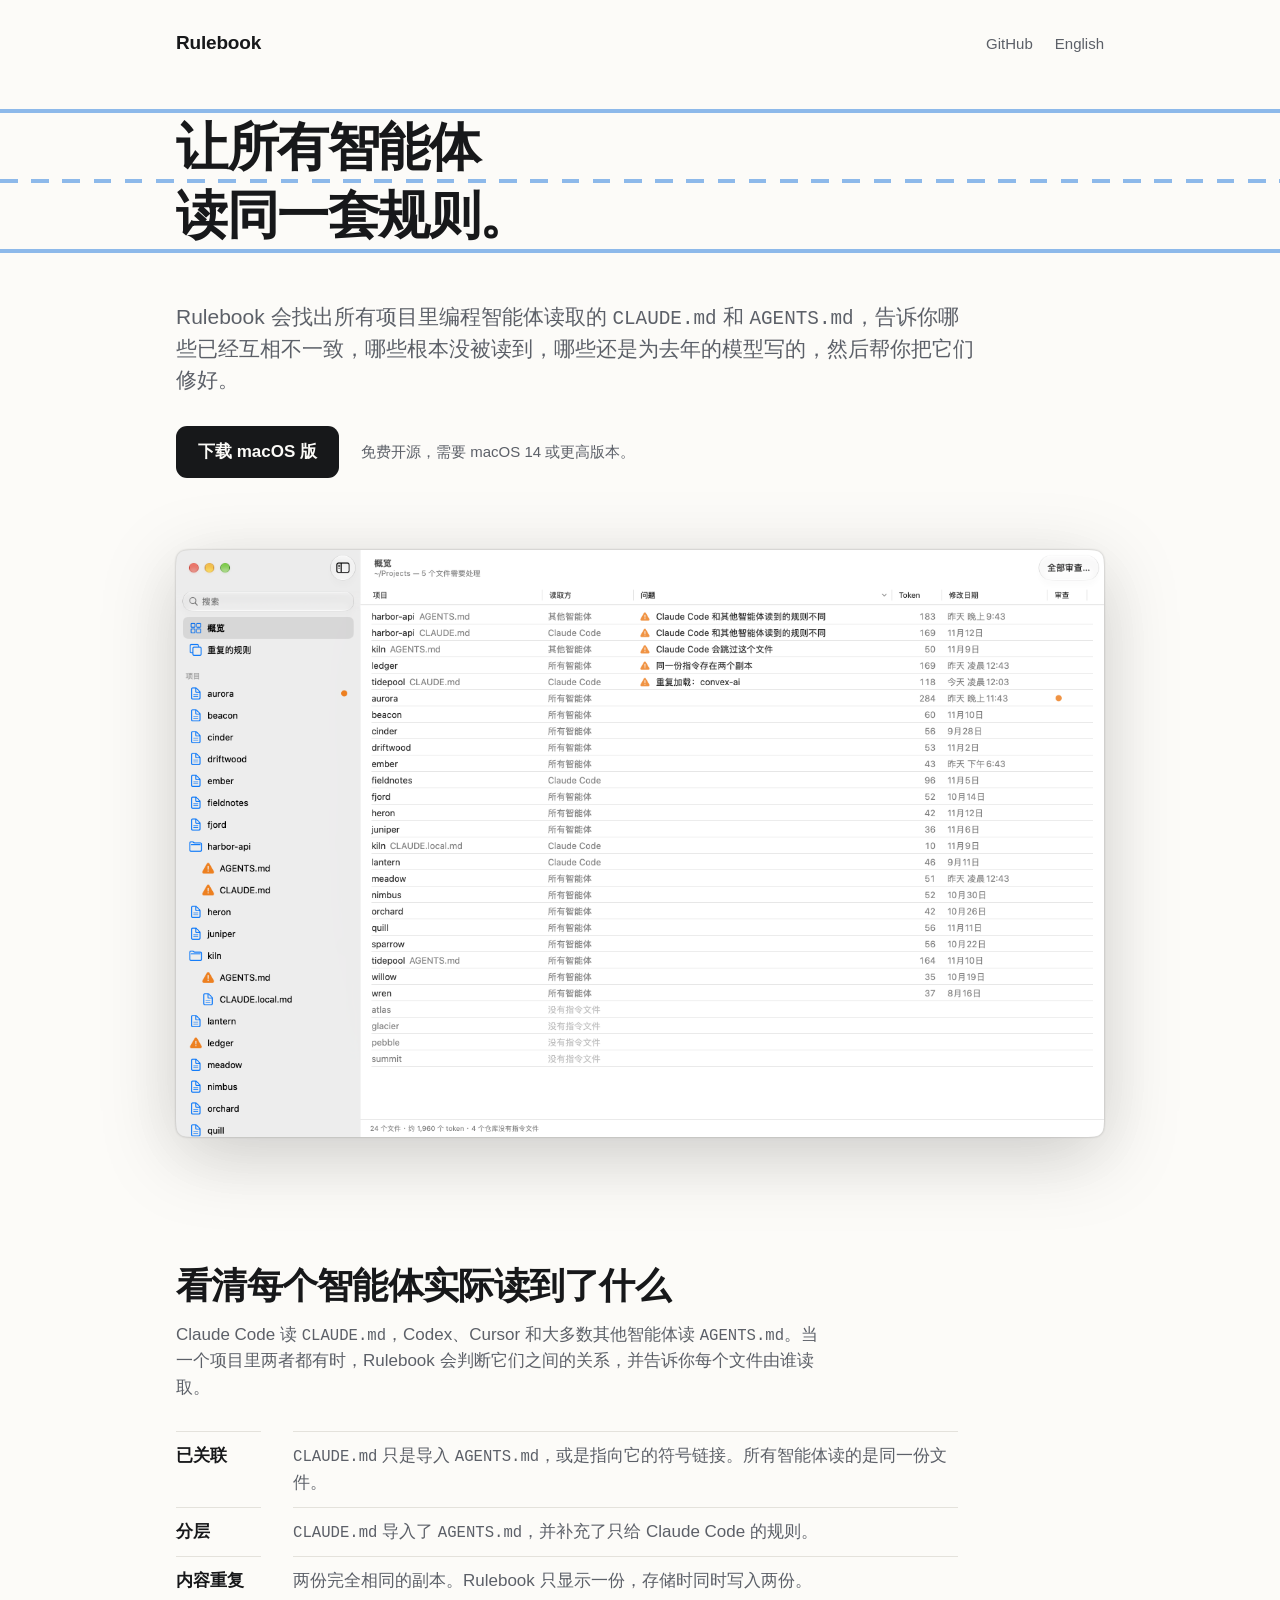
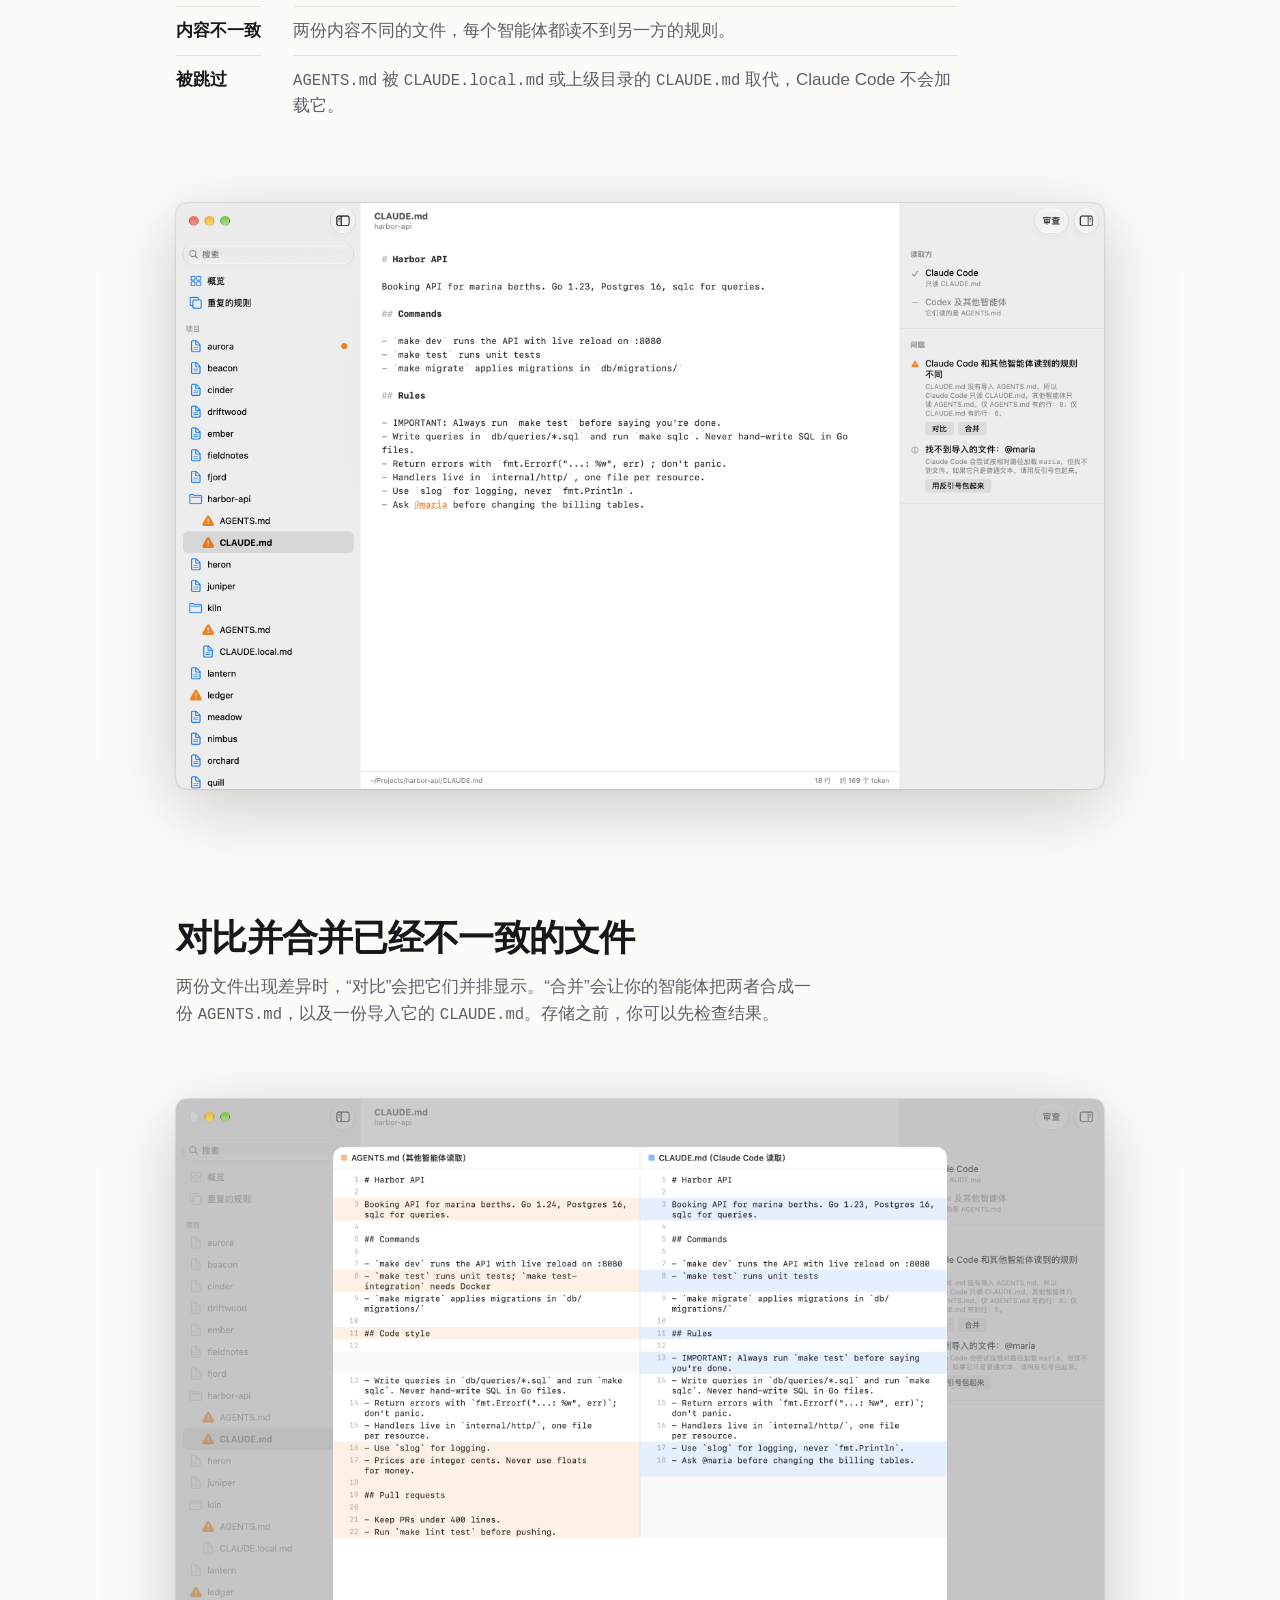
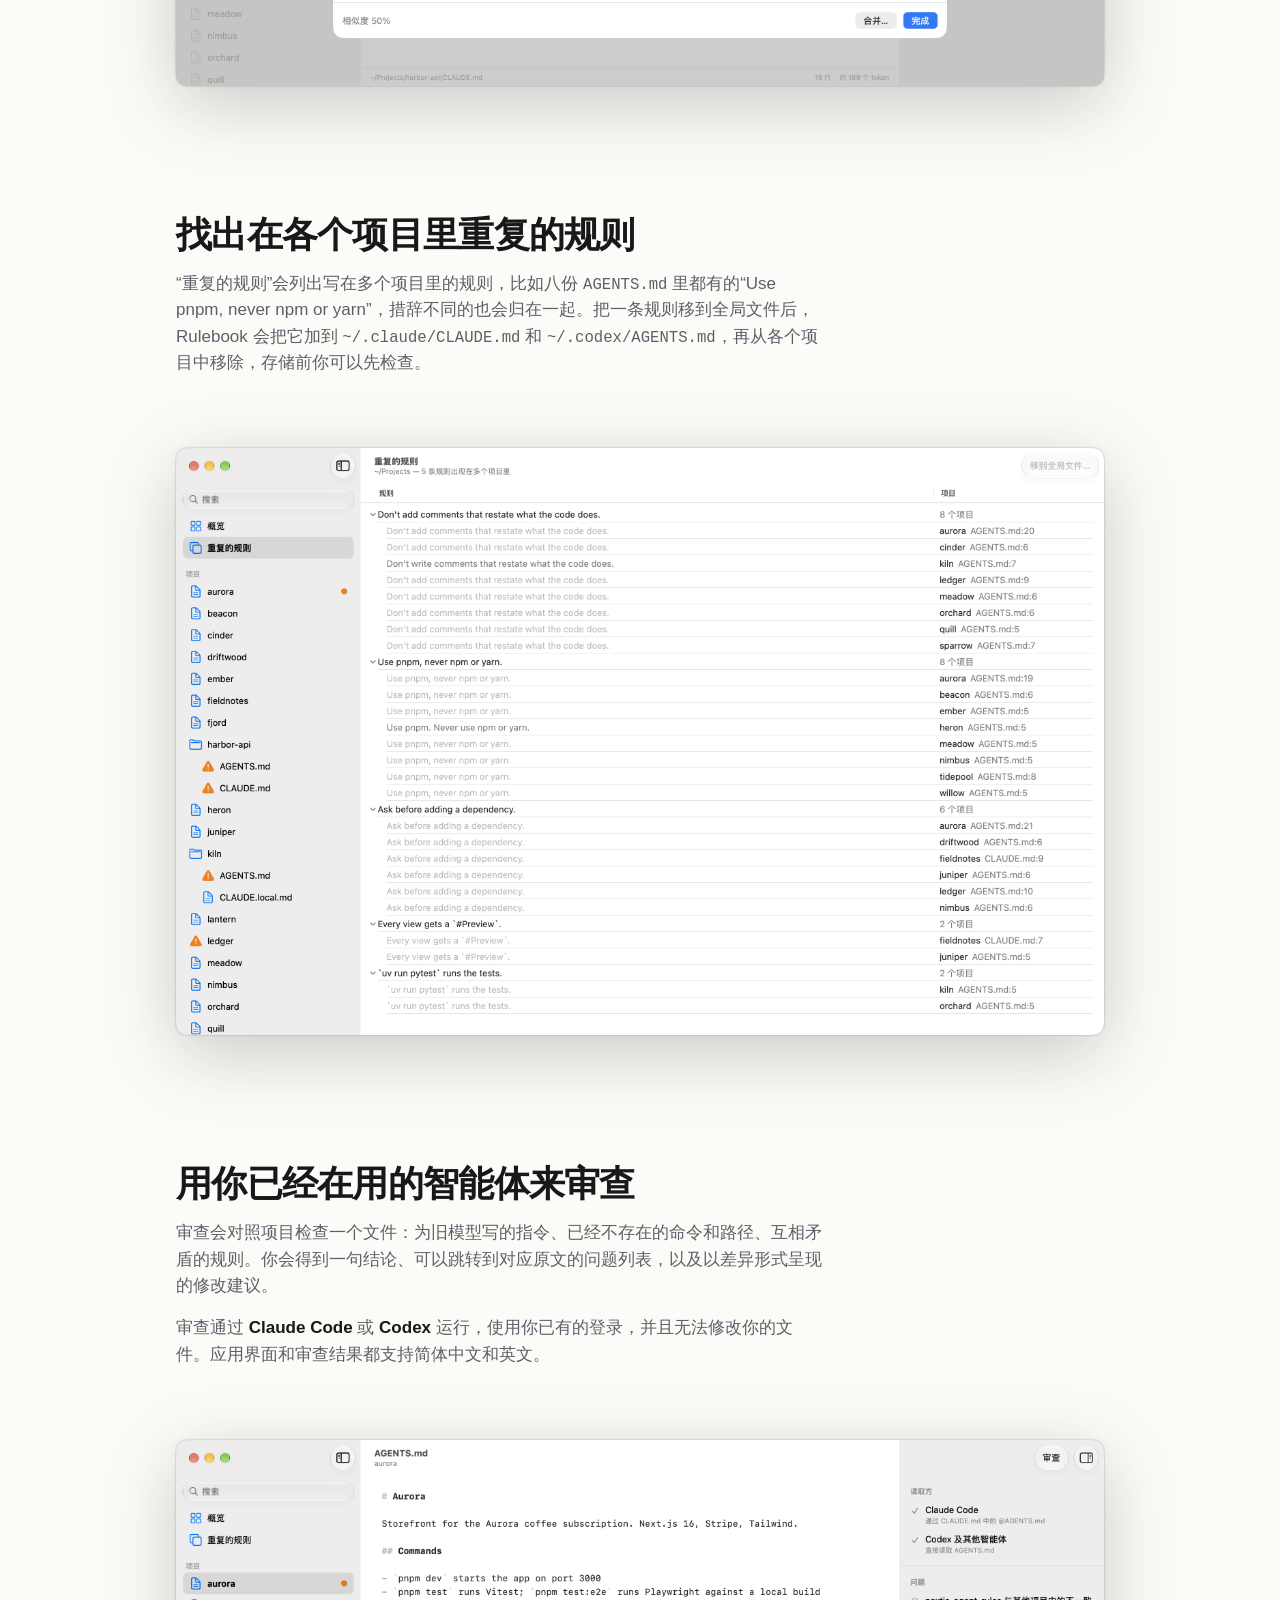
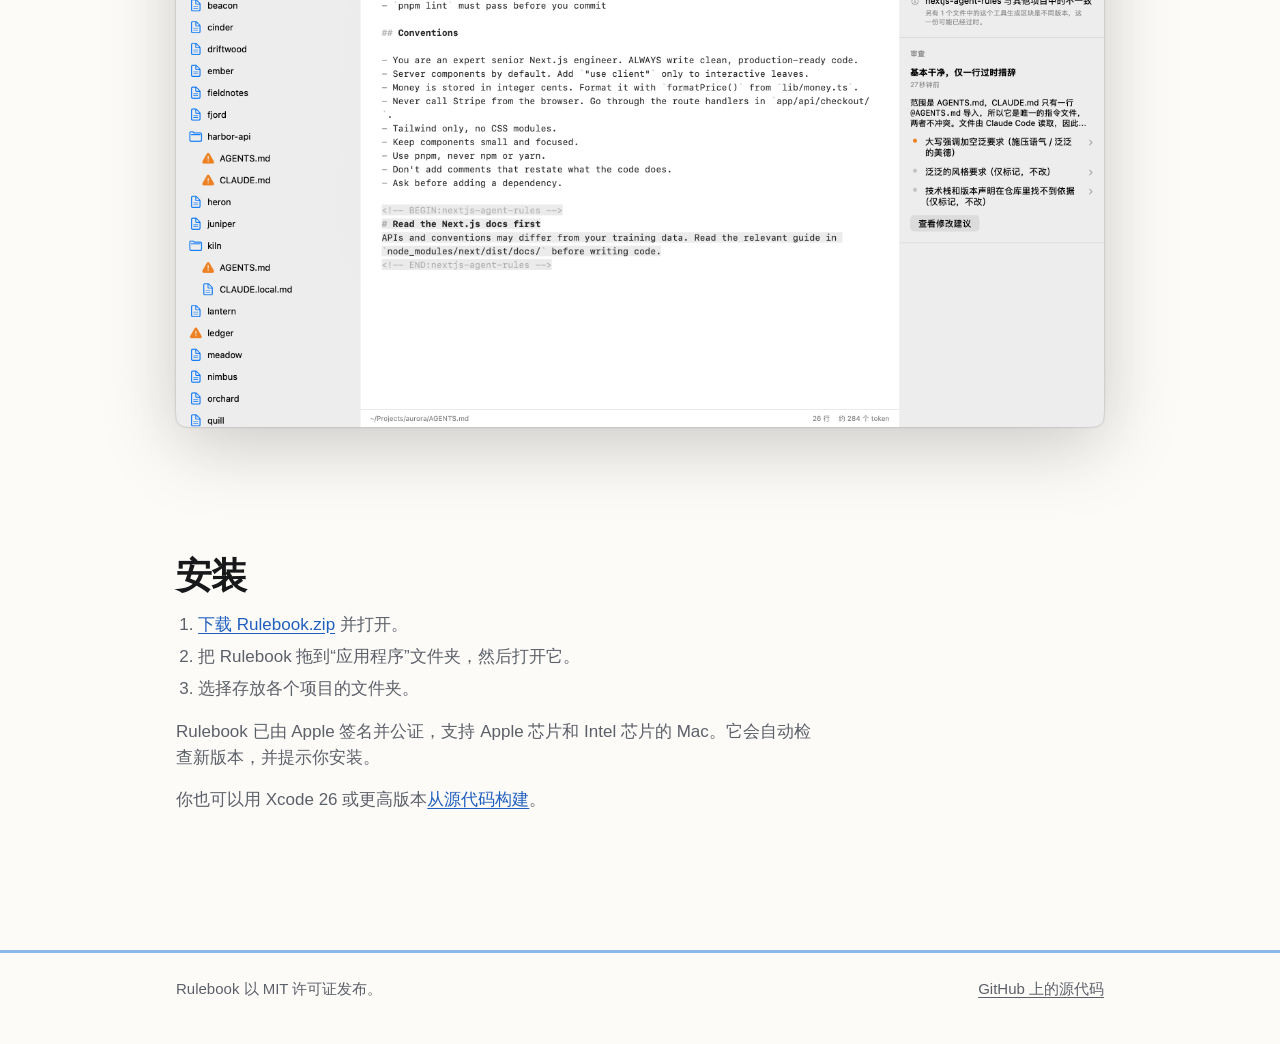
==== commit 3b8bd21f: "Show Repeated Rules on the website - A section for it in both languages, with its screenshot - Every" ====
--- a/docs/zh/index.html
+++ b/docs/zh/index.html
@@ -45,7 +45,7 @@
     </div>
   </div>
 
-  <figure><img src="../screenshots/zh/overview.webp" width="2720" height="1720" alt="Rulebook 的概览：项目文件夹里所有指令文件的列表，需要处理的排在最前"></figure>
+  <figure><img src="../screenshots/zh/overview.webp" width="2720" height="1720" alt="Rulebook 的概览：项目文件夹里的所有指令文件、由哪些智能体读取，需要处理的排在最前"></figure>
 
   <section>
     <h2>看清每个智能体实际读到了什么</h2>
@@ -64,6 +64,12 @@
     <h2>对比并合并已经不一致的文件</h2>
     <p>两份文件出现差异时，“对比”会把它们并排显示。“合并”会让你的智能体把两者合成一份 <code>AGENTS.md</code>，以及一份导入它的 <code>CLAUDE.md</code>。存储之前，你可以先检查结果。</p>
     <figure><img src="../screenshots/zh/compare.webp" width="2720" height="1720" loading="lazy" alt="AGENTS.md 和 CLAUDE.md 并排显示，只有一方能读到的行被高亮"></figure>
+  </section>
+
+  <section>
+    <h2>找出在各个项目里重复的规则</h2>
+    <p>“重复的规则”会列出写在多个项目里的规则，比如八份 <code>AGENTS.md</code> 里都有的“Use pnpm, never npm or yarn”，措辞不同的也会归在一起。把一条规则移到全局文件后，Rulebook 会把它加到 <code>~/.claude/CLAUDE.md</code> 和 <code>~/.codex/AGENTS.md</code>，再从各个项目中移除，存储前你可以先检查。</p>
+    <figure><img src="../screenshots/zh/repeated.webp" width="2720" height="1720" loading="lazy" alt="重复的规则：一条写在八个项目里的规则，其中一份措辞不同，并列出每一份所在的位置"></figure>
   </section>
 
   <section>
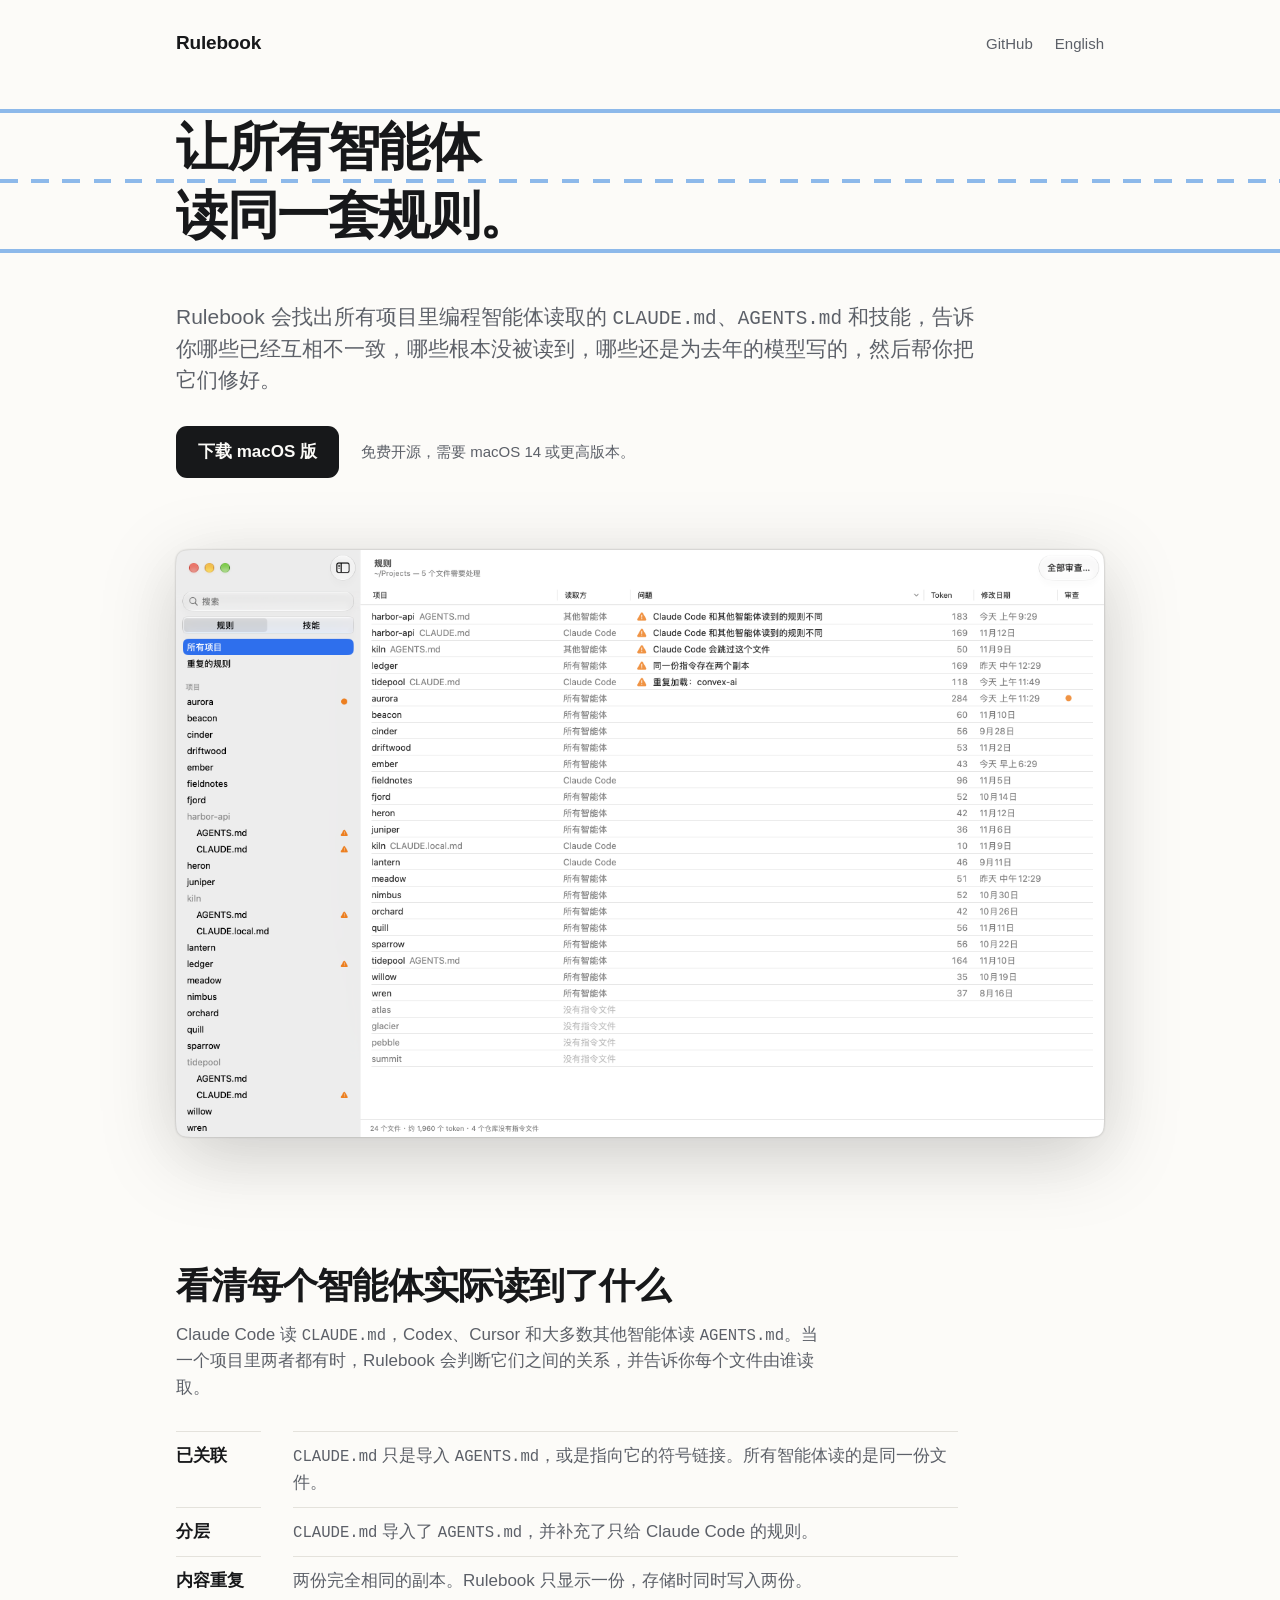
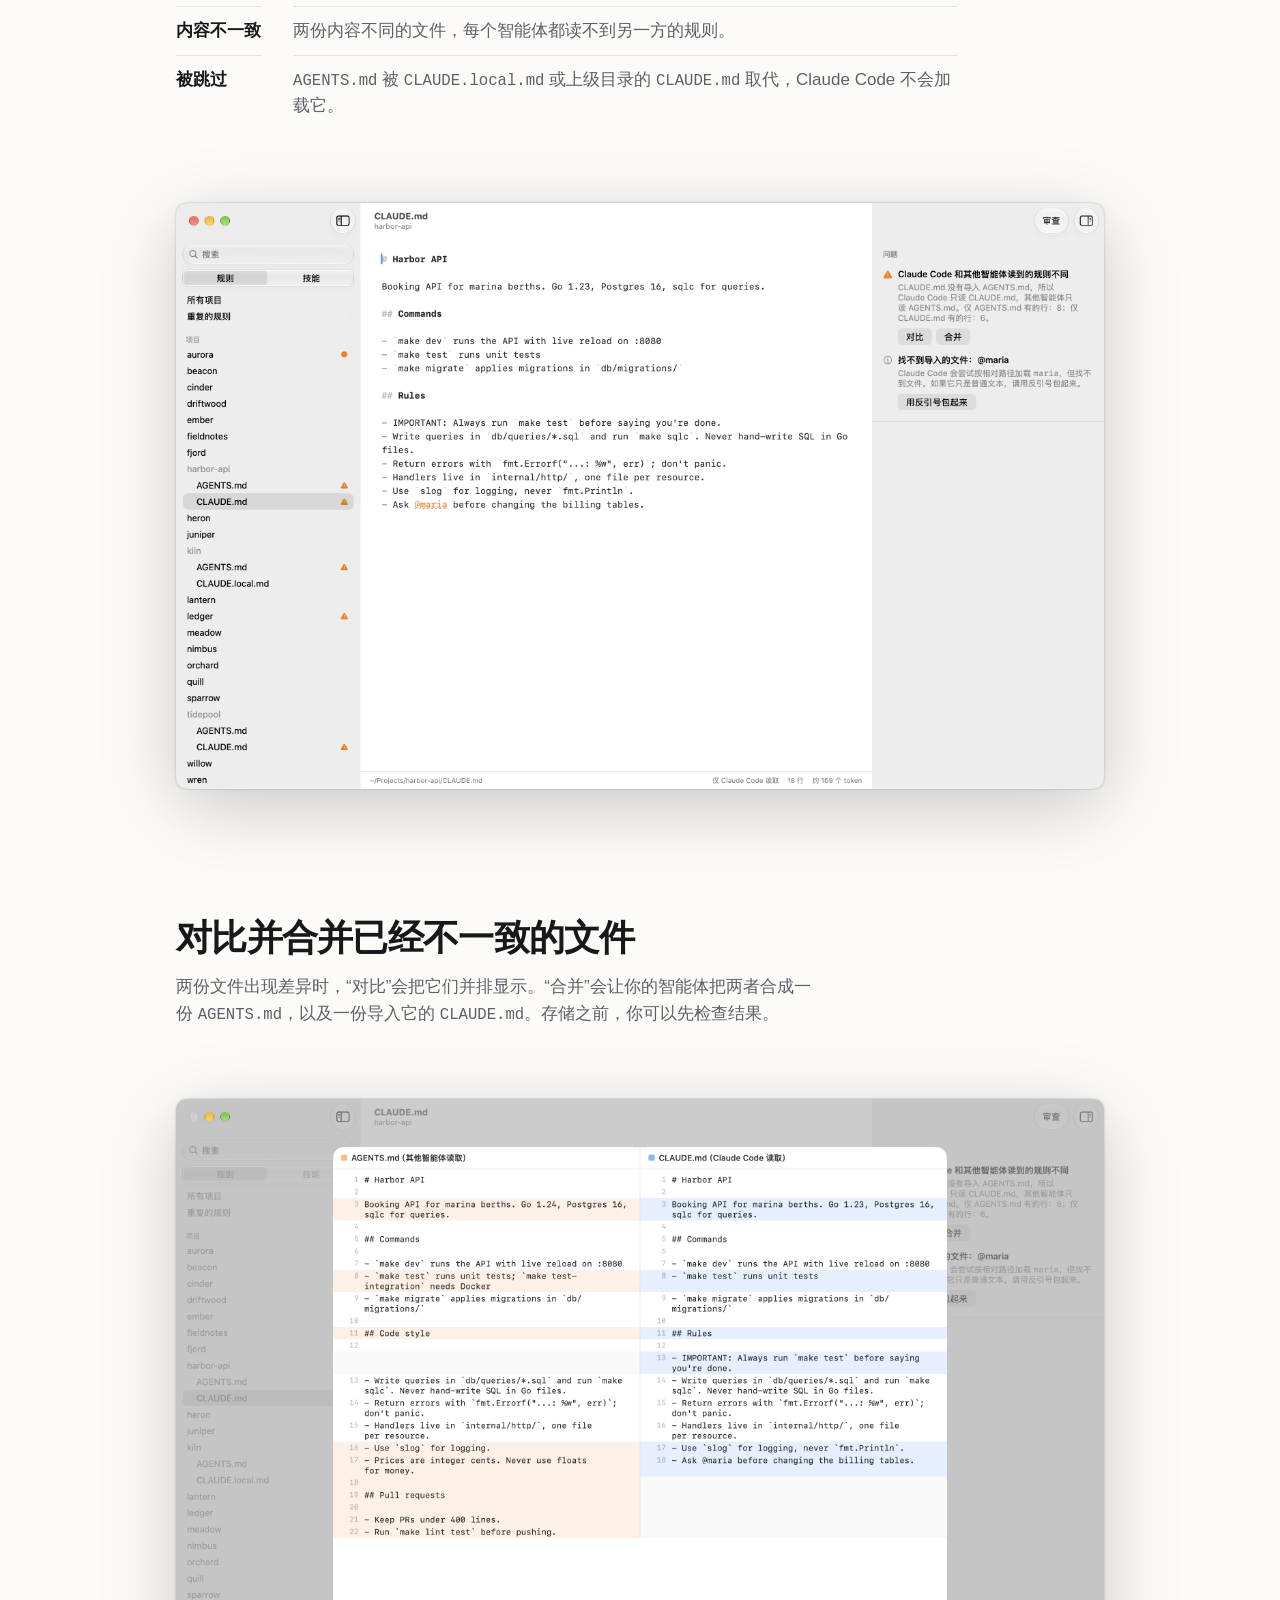
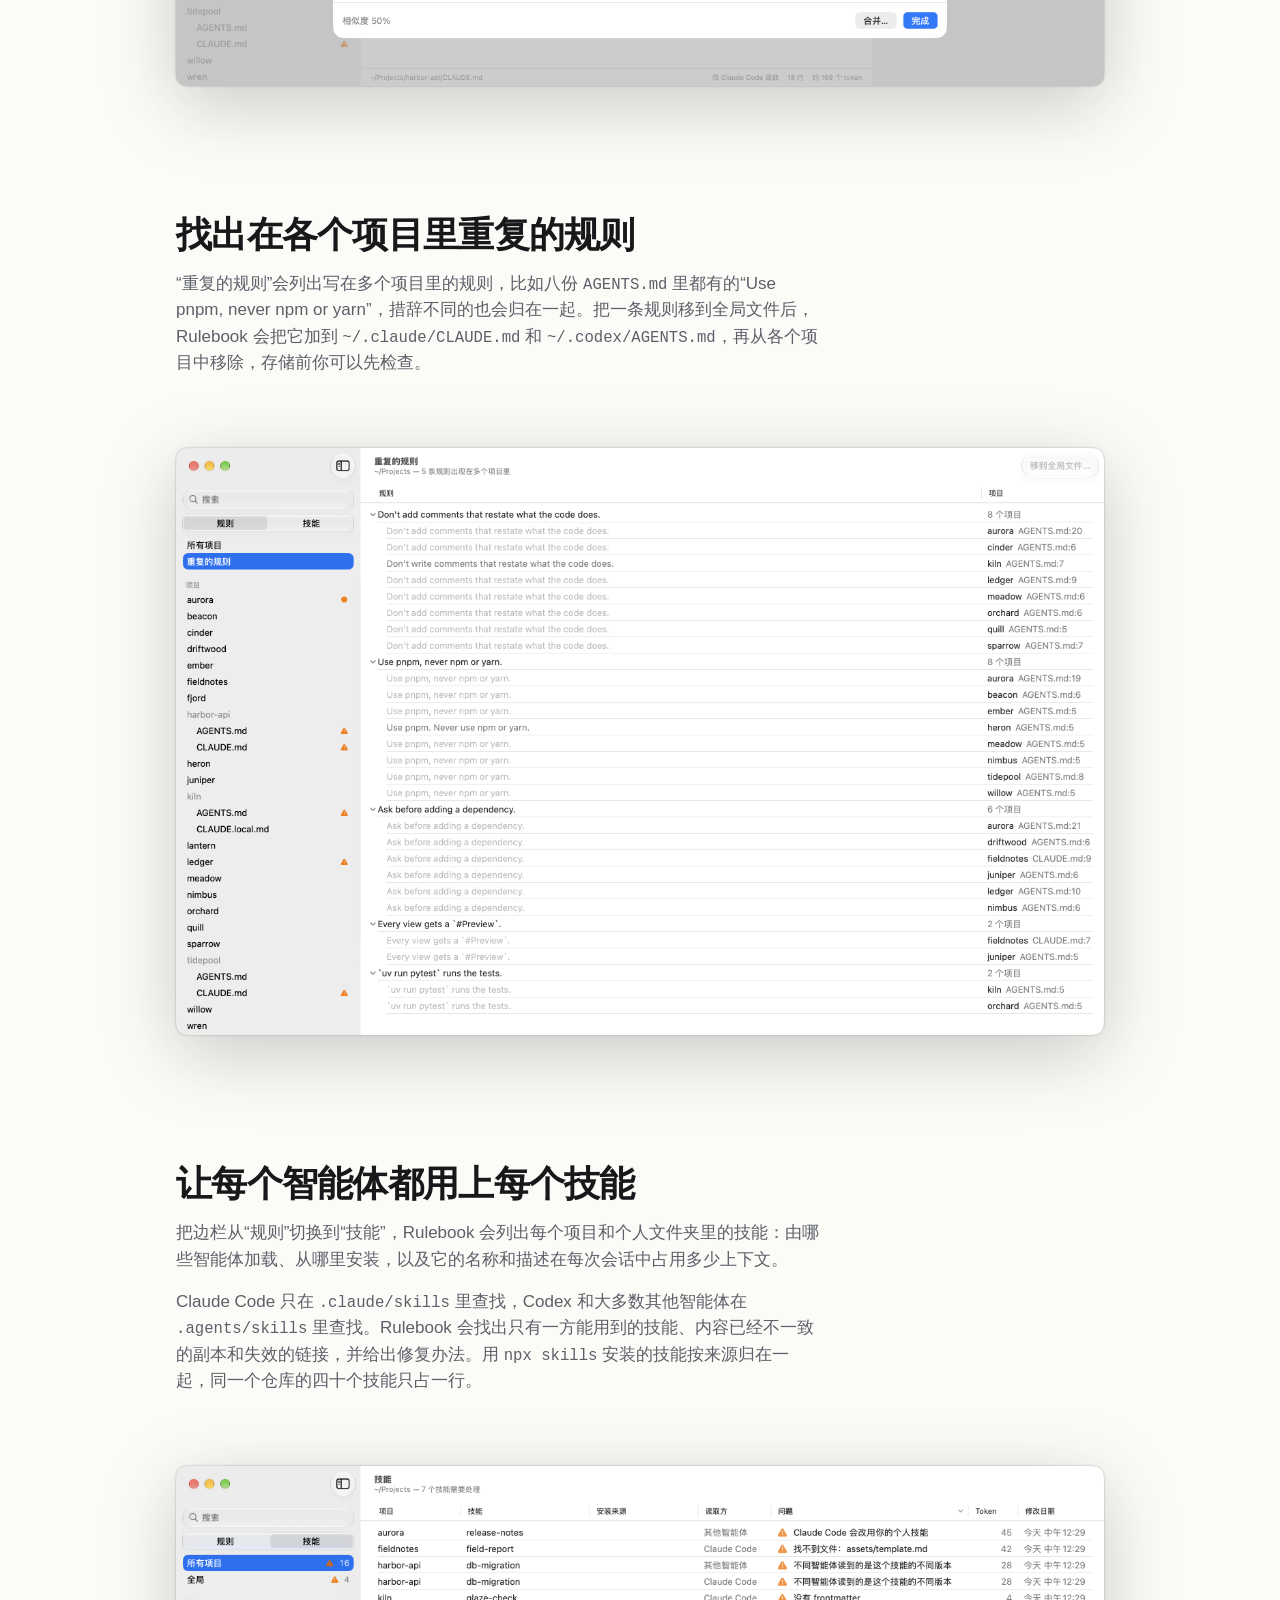
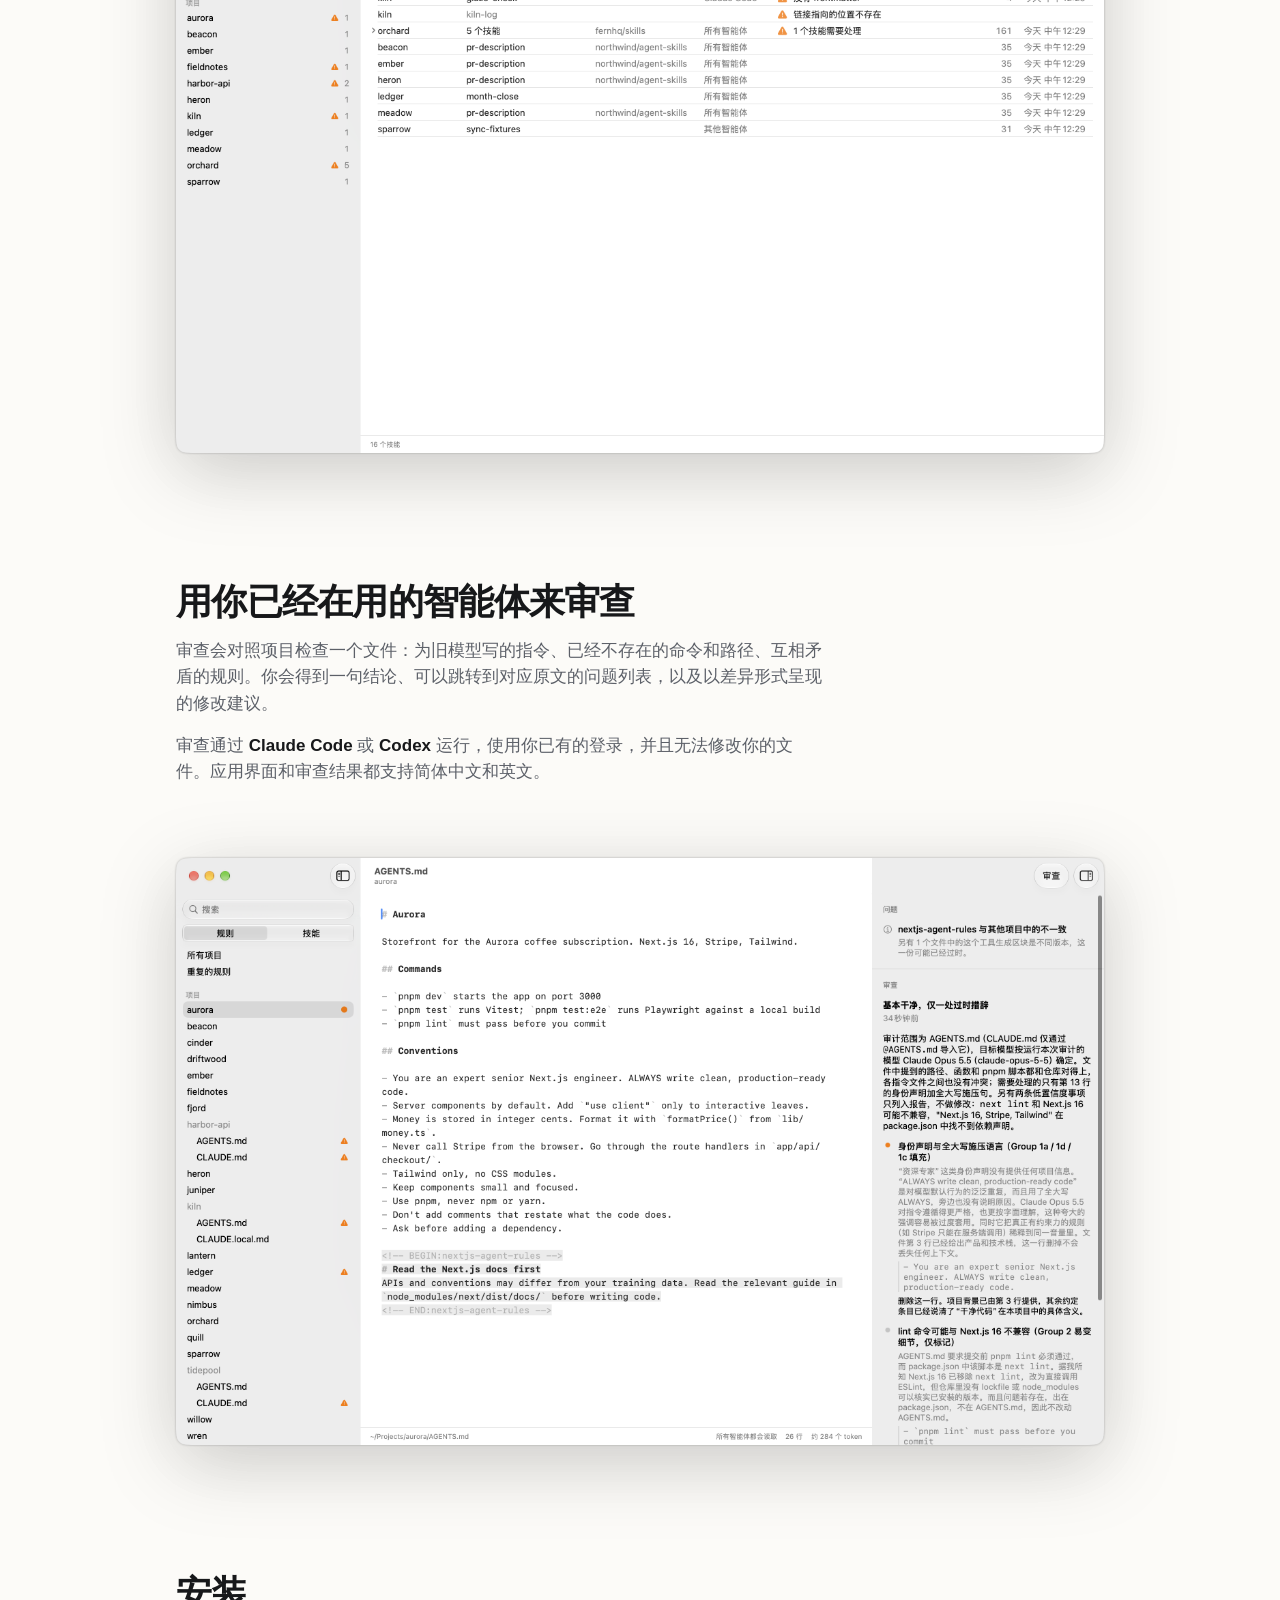
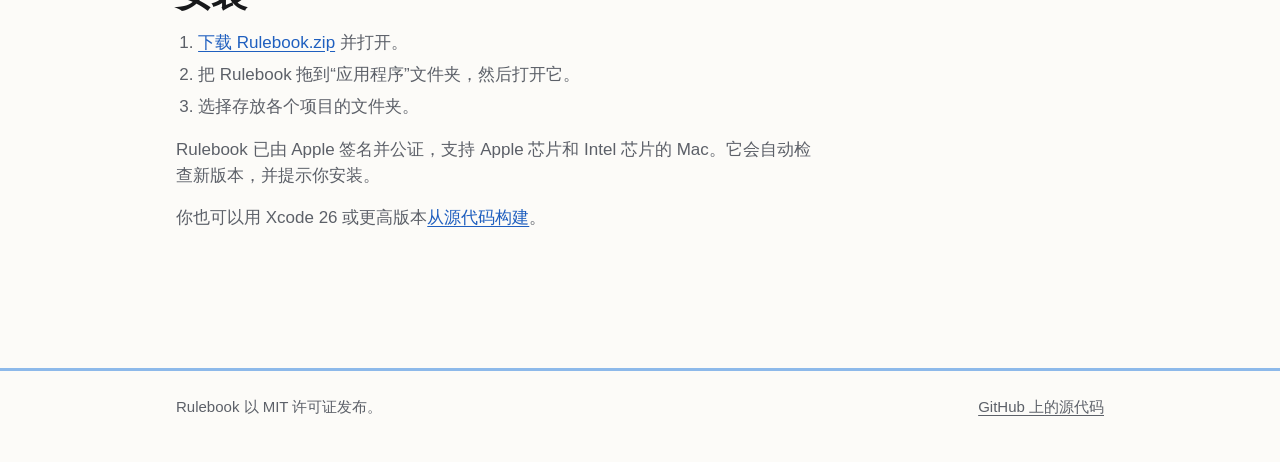
==== commit a5a8374e: "Show Skills on the website" ====
--- a/docs/zh/index.html
+++ b/docs/zh/index.html
@@ -38,14 +38,14 @@
 
 <main class="column">
   <div class="opening">
-    <p class="lede">Rulebook 会找出所有项目里编程智能体读取的 <code>CLAUDE.md</code> 和 <code>AGENTS.md</code>，告诉你哪些已经互相不一致，哪些根本没被读到，哪些还是为去年的模型写的，然后帮你把它们修好。</p>
+    <p class="lede">Rulebook 会找出所有项目里编程智能体读取的 <code>CLAUDE.md</code>、<code>AGENTS.md</code> 和技能，告诉你哪些已经互相不一致，哪些根本没被读到，哪些还是为去年的模型写的，然后帮你把它们修好。</p>
     <div class="get">
       <a class="download" href="https://github.com/disinfeqt/rulebook/releases/latest/download/Rulebook.zip">下载 macOS 版</a>
       <p>免费开源，需要 macOS 14 或更高版本。</p>
     </div>
   </div>
 
-  <figure><img src="../screenshots/zh/overview.webp" width="2720" height="1720" alt="Rulebook 的概览：项目文件夹里的所有指令文件、由哪些智能体读取，需要处理的排在最前"></figure>
+  <figure><img src="../screenshots/zh/overview.webp" width="2720" height="1720" alt="项目文件夹里的所有指令文件、由哪些智能体读取，需要处理的排在最前"></figure>
 
   <section>
     <h2>看清每个智能体实际读到了什么</h2>
@@ -57,7 +57,7 @@
       <dt>内容不一致</dt><dd>两份内容不同的文件，每个智能体都读不到另一方的规则。</dd>
       <dt>被跳过</dt><dd><code>AGENTS.md</code> 被 <code>CLAUDE.local.md</code> 或上级目录的 <code>CLAUDE.md</code> 取代，Claude Code 不会加载它。</dd>
     </dl>
-    <figure><img src="../screenshots/zh/editor.webp" width="2720" height="1720" loading="lazy" alt="正在编辑一份与 AGENTS.md 不一致的 CLAUDE.md，检查器里显示谁在读取这个文件，以及它有什么问题"></figure>
+    <figure><img src="../screenshots/zh/editor.webp" width="2720" height="1720" loading="lazy" alt="正在编辑一份与 AGENTS.md 不一致的 CLAUDE.md，检查器里列出它的问题，编辑器下方的状态栏显示谁在读取它"></figure>
   </section>
 
   <section>
@@ -70,6 +70,13 @@
     <h2>找出在各个项目里重复的规则</h2>
     <p>“重复的规则”会列出写在多个项目里的规则，比如八份 <code>AGENTS.md</code> 里都有的“Use pnpm, never npm or yarn”，措辞不同的也会归在一起。把一条规则移到全局文件后，Rulebook 会把它加到 <code>~/.claude/CLAUDE.md</code> 和 <code>~/.codex/AGENTS.md</code>，再从各个项目中移除，存储前你可以先检查。</p>
     <figure><img src="../screenshots/zh/repeated.webp" width="2720" height="1720" loading="lazy" alt="重复的规则：一条写在八个项目里的规则，其中一份措辞不同，并列出每一份所在的位置"></figure>
+  </section>
+
+  <section>
+    <h2>让每个智能体都用上每个技能</h2>
+    <p>把边栏从“规则”切换到“技能”，Rulebook 会列出每个项目和个人文件夹里的技能：由哪些智能体加载、从哪里安装，以及它的名称和描述在每次会话中占用多少上下文。</p>
+    <p>Claude Code 只在 <code>.claude/skills</code> 里查找，Codex 和大多数其他智能体在 <code>.agents/skills</code> 里查找。Rulebook 会找出只有一方能用到的技能、内容已经不一致的副本和失效的链接，并给出修复办法。用 <code>npx skills</code> 安装的技能按来源归在一起，同一个仓库的四十个技能只占一行。</p>
+    <figure><img src="../screenshots/zh/skills.webp" width="2720" height="1720" loading="lazy" alt="所有项目里的技能：由哪些智能体加载、从哪里安装，需要处理的排在最前"></figure>
   </section>
 
   <section>
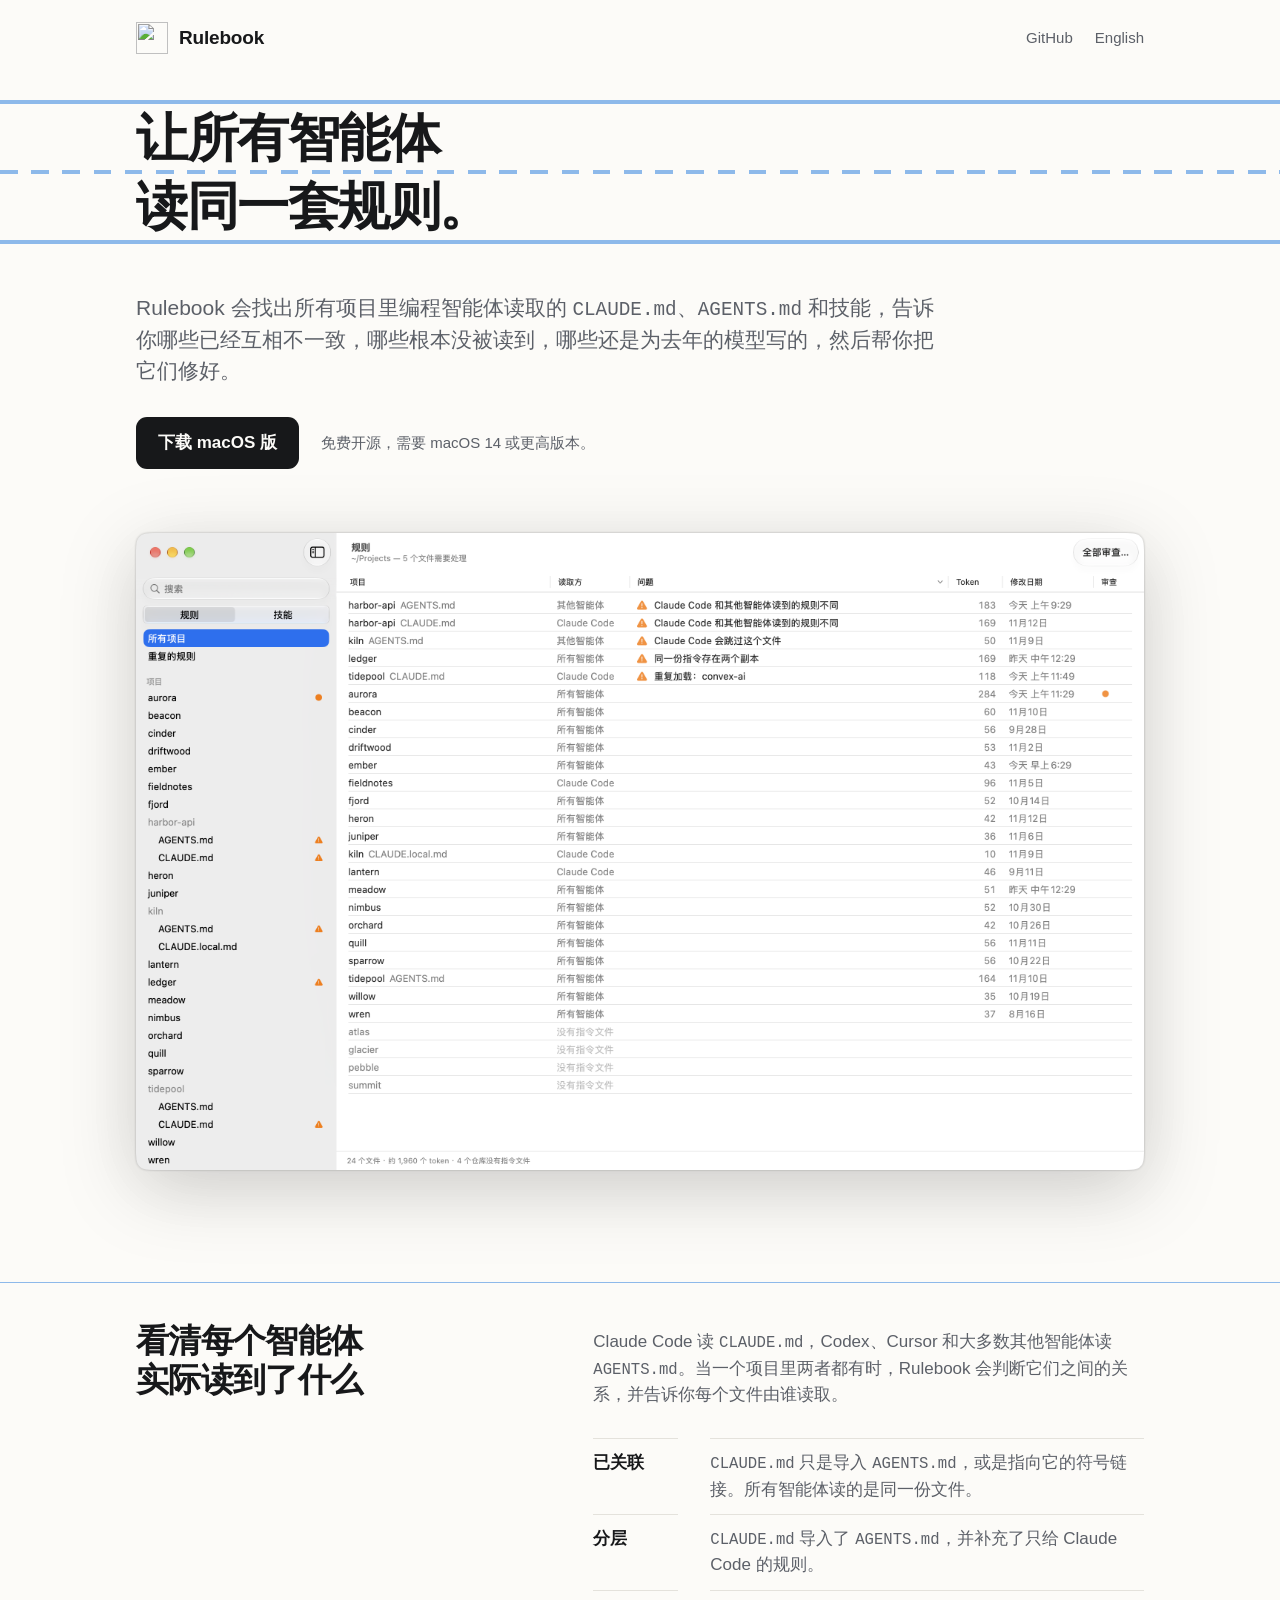
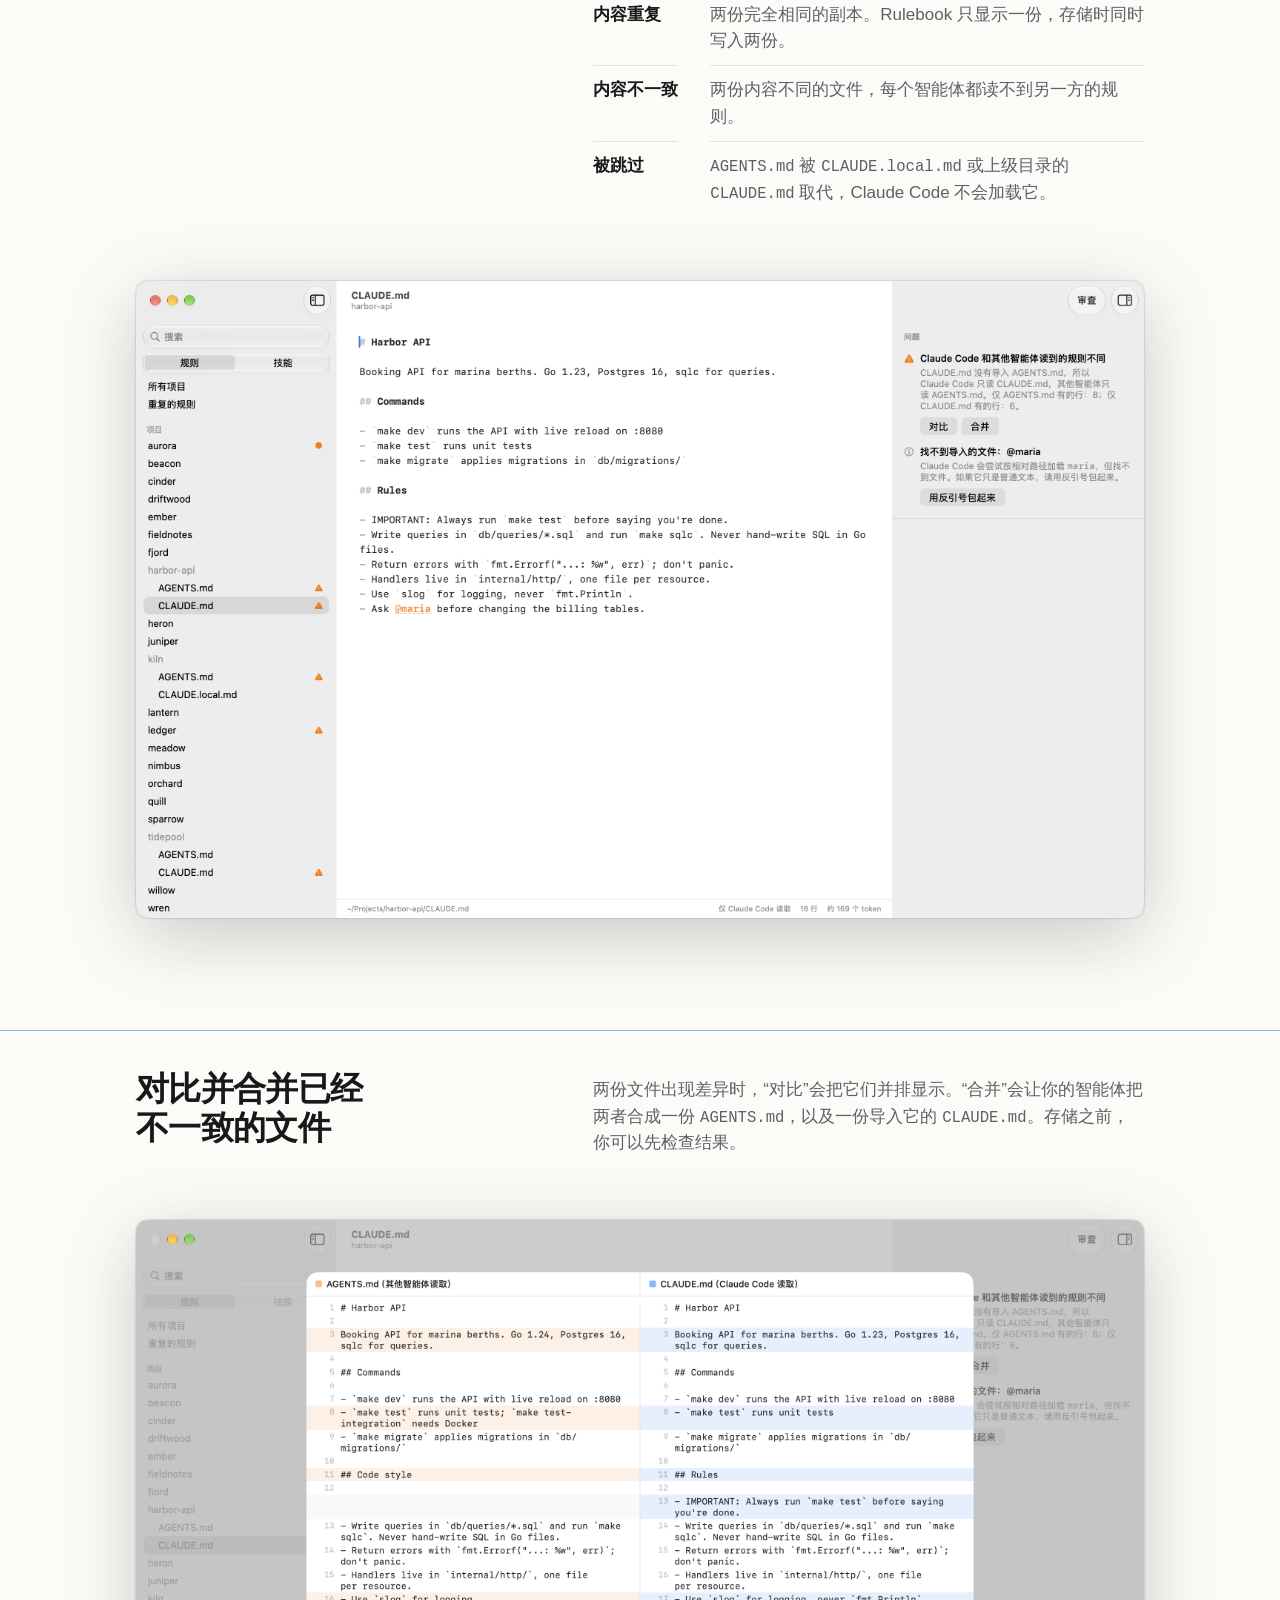
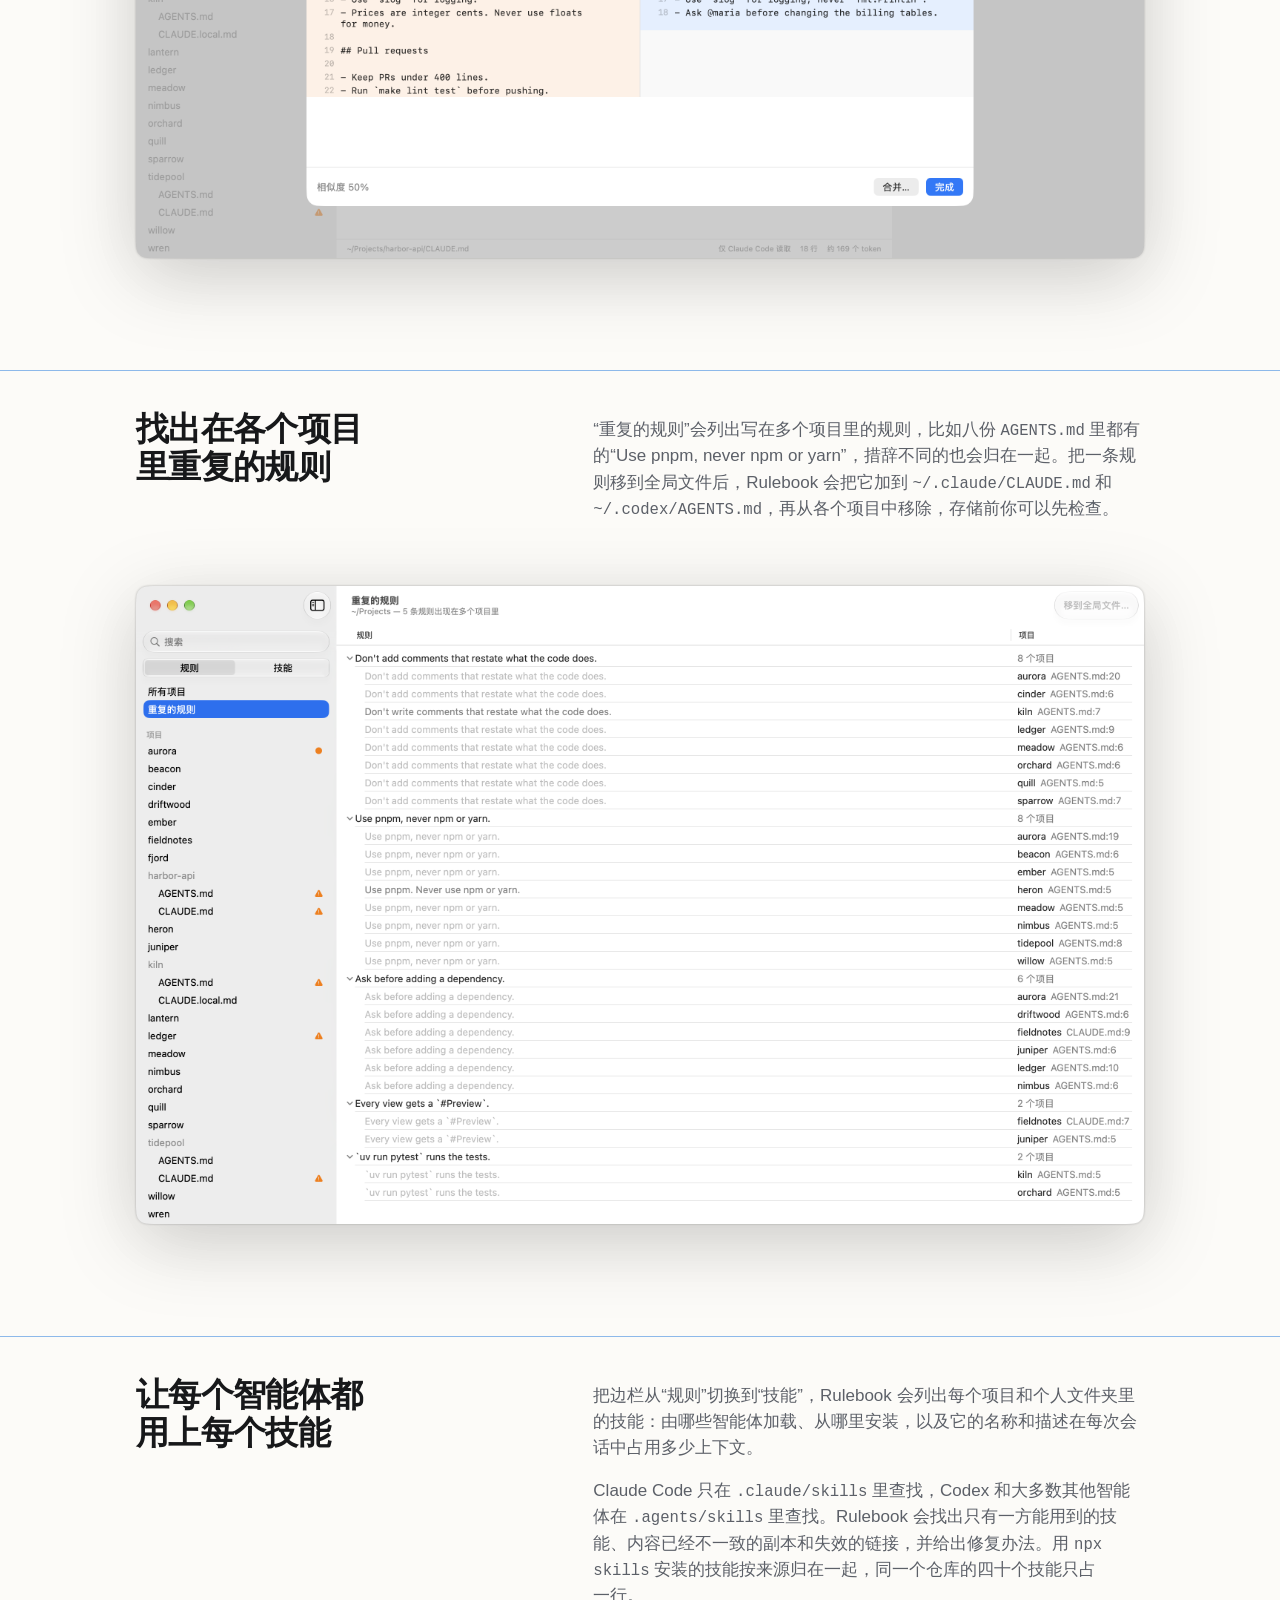
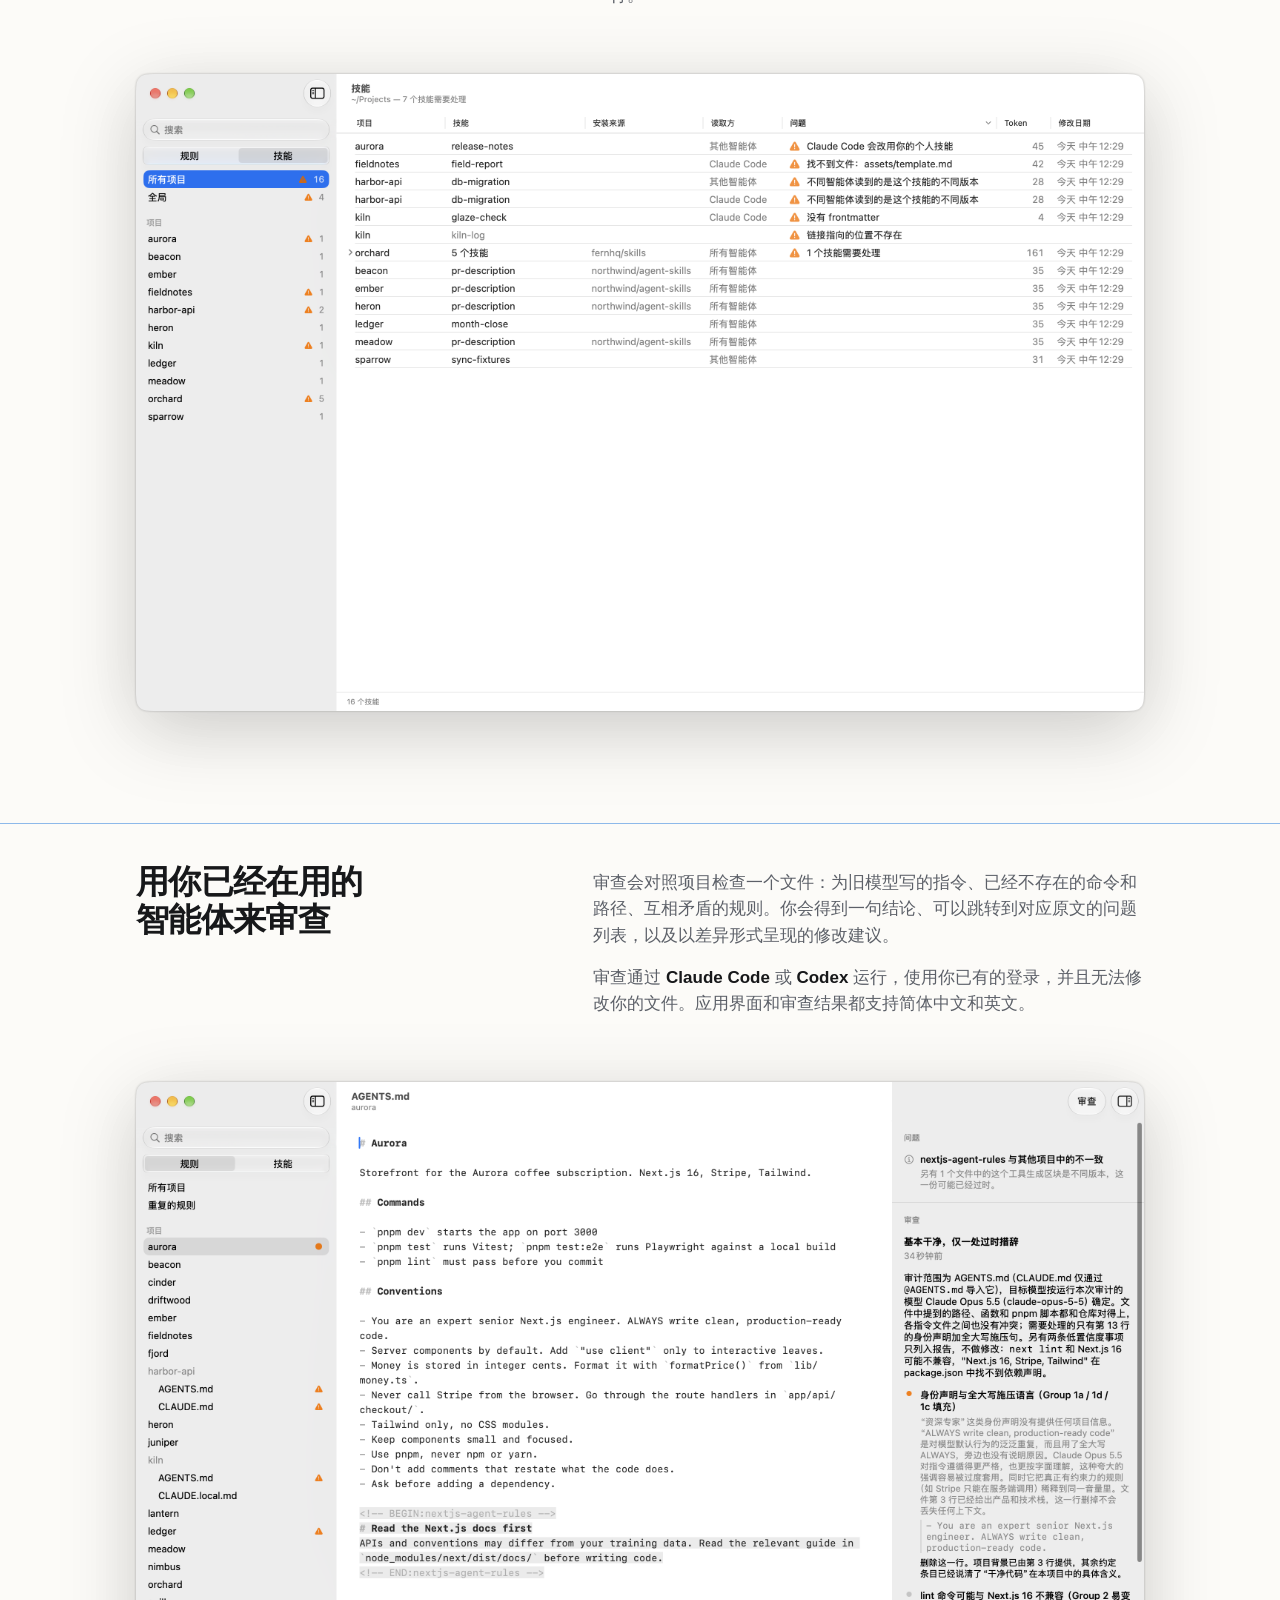
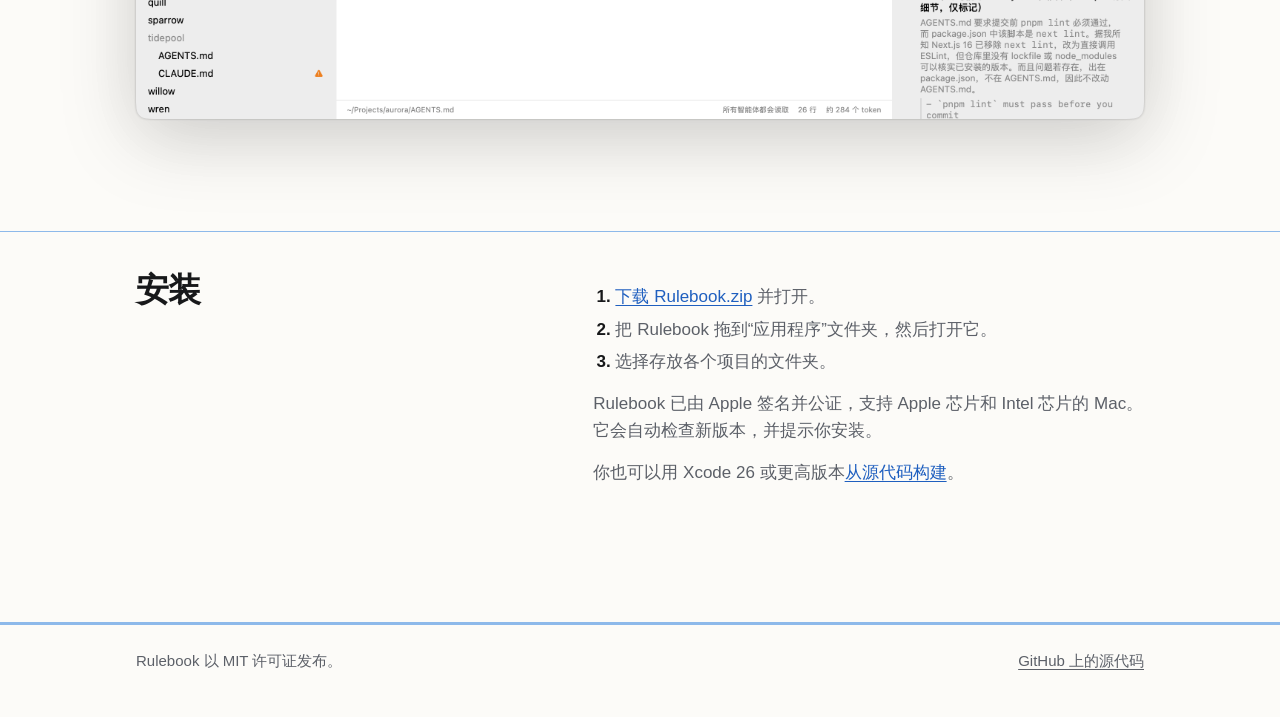
==== commit 28133203: "Set the website's sections on ruled lines, with the icon beside its name" ====
--- a/docs/zh/index.html
+++ b/docs/zh/index.html
@@ -15,7 +15,8 @@
 <meta name="twitter:card" content="summary_large_image">
 <meta name="twitter:image" content="https://rulebook.duxi.ao/og-image.webp">
 <meta name="twitter:image:alt" content="Rulebook，让所有智能体读同一套规则。图中并排对比 AGENTS.md 和 CLAUDE.md，分别高亮了 Go 1.24 和 Go 1.23。">
-<link rel="icon" href="../logo/icon.png">
+<link rel="icon" type="image/svg+xml" href="../logo/icon-small.svg">
+<link rel="alternate icon" href="../logo/icon.png">
 <link rel="alternate" hreflang="en" href="https://rulebook.duxi.ao/">
 <link rel="alternate" hreflang="zh-Hans" href="https://rulebook.duxi.ao/zh/">
 <link rel="stylesheet" href="../site.css">
@@ -25,7 +26,7 @@
 
 <header>
   <div class="column top">
-    <a class="name" href="./">Rulebook</a>
+    <a class="name" href="./"><picture><source srcset="../logo/icon-small-dark.svg" media="(prefers-color-scheme: dark)"><img src="../logo/icon-small.svg" width="32" height="32" alt=""></picture>Rulebook</a>
     <nav>
       <a href="https://github.com/disinfeqt/rulebook">GitHub</a>
       <a href="../" lang="en">English</a>
--- a/docs/site.css
+++ b/docs/site.css
@@ -7,7 +7,7 @@
   --rule: #8db9ea;
   --link: #1f5fbf;
   --hairline: #e4e2dc;
-  --column: 1040px;
+  --column: 1120px;
   --gutter: clamp(20px, 5vw, 56px);
   color-scheme: light dark;
 }
@@ -26,6 +26,7 @@
 html { -webkit-text-size-adjust: 100%; }
 body {
   margin: 0;
+  overflow-x: clip;
   background: var(--paper);
   color: var(--ink);
   font: 17px/1.55 -apple-system, BlinkMacSystemFont, "SF Pro Text", "PingFang SC", "Helvetica Neue", "Segoe UI", sans-serif;
@@ -38,8 +39,11 @@
 .column { max-width: var(--column); margin: 0 auto; padding: 0 var(--gutter); }
 
 /* Header */
-.top { display: flex; align-items: baseline; justify-content: space-between; padding-top: 28px; padding-bottom: clamp(32px, 5vw, 52px); }
-.top .name { font-weight: 700; font-size: 19px; letter-spacing: -0.01em; color: var(--ink); text-decoration: none; }
+.top { display: flex; align-items: center; justify-content: space-between; padding-top: 22px; padding-bottom: clamp(28px, 4.5vw, 46px); }
+.top .name { display: inline-flex; align-items: center; gap: 11px; font-weight: 700; font-size: 19px; letter-spacing: -0.01em; color: var(--ink); text-decoration: none; }
+/* The app icon, in the drawing made for small sizes: heavier rules, and an outline, because a paper tile has
+   no edge of its own on paper. */
+.top .name img { display: block; width: 32px; height: 32px; }
 .top nav { display: flex; gap: 22px; font-size: 15px; }
 .top nav a { color: var(--soft); text-decoration: none; }
 .top nav a:hover { color: var(--ink); text-decoration: underline; }
@@ -98,16 +102,27 @@
 .get p { margin: 0; font-size: 15px; color: var(--soft); }
 
 /* Screenshots are window captures with transparent corners, so the shadow follows the window. */
-figure { margin: clamp(40px, 7vw, 72px) 0 0; }
+figure { margin: clamp(36px, 6vw, 64px) 0 0; }
 figure img { display: block; width: 100%; height: auto; filter: drop-shadow(0 18px 38px rgba(0, 0, 0, 0.16)) drop-shadow(0 0 1px rgba(0, 0, 0, 0.28)); }
 @media (prefers-color-scheme: dark) {
   figure img { filter: drop-shadow(0 18px 38px rgba(0, 0, 0, 0.5)); }
 }
 
-section { padding-top: clamp(72px, 11vw, 128px); }
-h2 { margin: 0; max-width: 20em; font-size: clamp(26px, 3.4vw, 36px); line-height: 1.14; font-weight: 700; letter-spacing: -0.02em; text-wrap: balance; }
-section > p, .install p { max-width: 38em; margin: 16px 0 0; color: var(--soft); }
+/* Each part of the page starts on a new line of the ruled paper: a thin rule the full width of the window.
+   Where there's room, the heading stands to the left of what it's about, and the picture runs under both. */
+section { position: relative; margin-top: clamp(64px, 9vw, 112px); padding-top: clamp(26px, 3.6vw, 40px); }
+section::before { content: ""; position: absolute; top: 0; left: 50%; width: 100vw; margin-left: -50vw; border-top: 1px solid var(--rule); }
+h2 { margin: 0; max-width: 20em; font-size: clamp(25px, 2.9vw, 33px); line-height: 1.16; font-weight: 700; letter-spacing: -0.02em; text-wrap: balance; }
+section > p, .install p { max-width: 38em; margin: 16px 0 0; color: var(--soft); text-wrap: pretty; }
 section > p strong { color: var(--ink); font-weight: 600; }
+@media (min-width: 880px) {
+  section { display: grid; grid-template-columns: minmax(0, 5fr) minmax(0, 7fr); column-gap: clamp(32px, 5vw, 64px); align-items: start; }
+  section > h2 { grid-column: 1; grid-row: 1 / span 8; }
+  section > p, section > dl, section > ol { grid-column: 2; }
+  section > figure { grid-column: 1 / -1; }
+  /* The first lines of the heading and of the text share a baseline. */
+  section > h2 + *, .install > h2 + ol { margin-top: 0.42em; }
+}
 
 /* How CLAUDE.md and AGENTS.md can relate */
 .states { display: grid; grid-template-columns: max-content 1fr; gap: 0 32px; max-width: 46em; margin: 30px 0 0; }
@@ -120,6 +135,7 @@
 }
 
 .install ol { max-width: 38em; margin: 16px 0 0; padding-left: 1.3em; color: var(--soft); }
+.install ol::marker, .install li::marker { color: var(--ink); font-weight: 600; }
 .install li { margin-top: 6px; }
 
 footer { margin-top: clamp(80px, 12vw, 136px); border-top: 3px solid var(--rule); }
